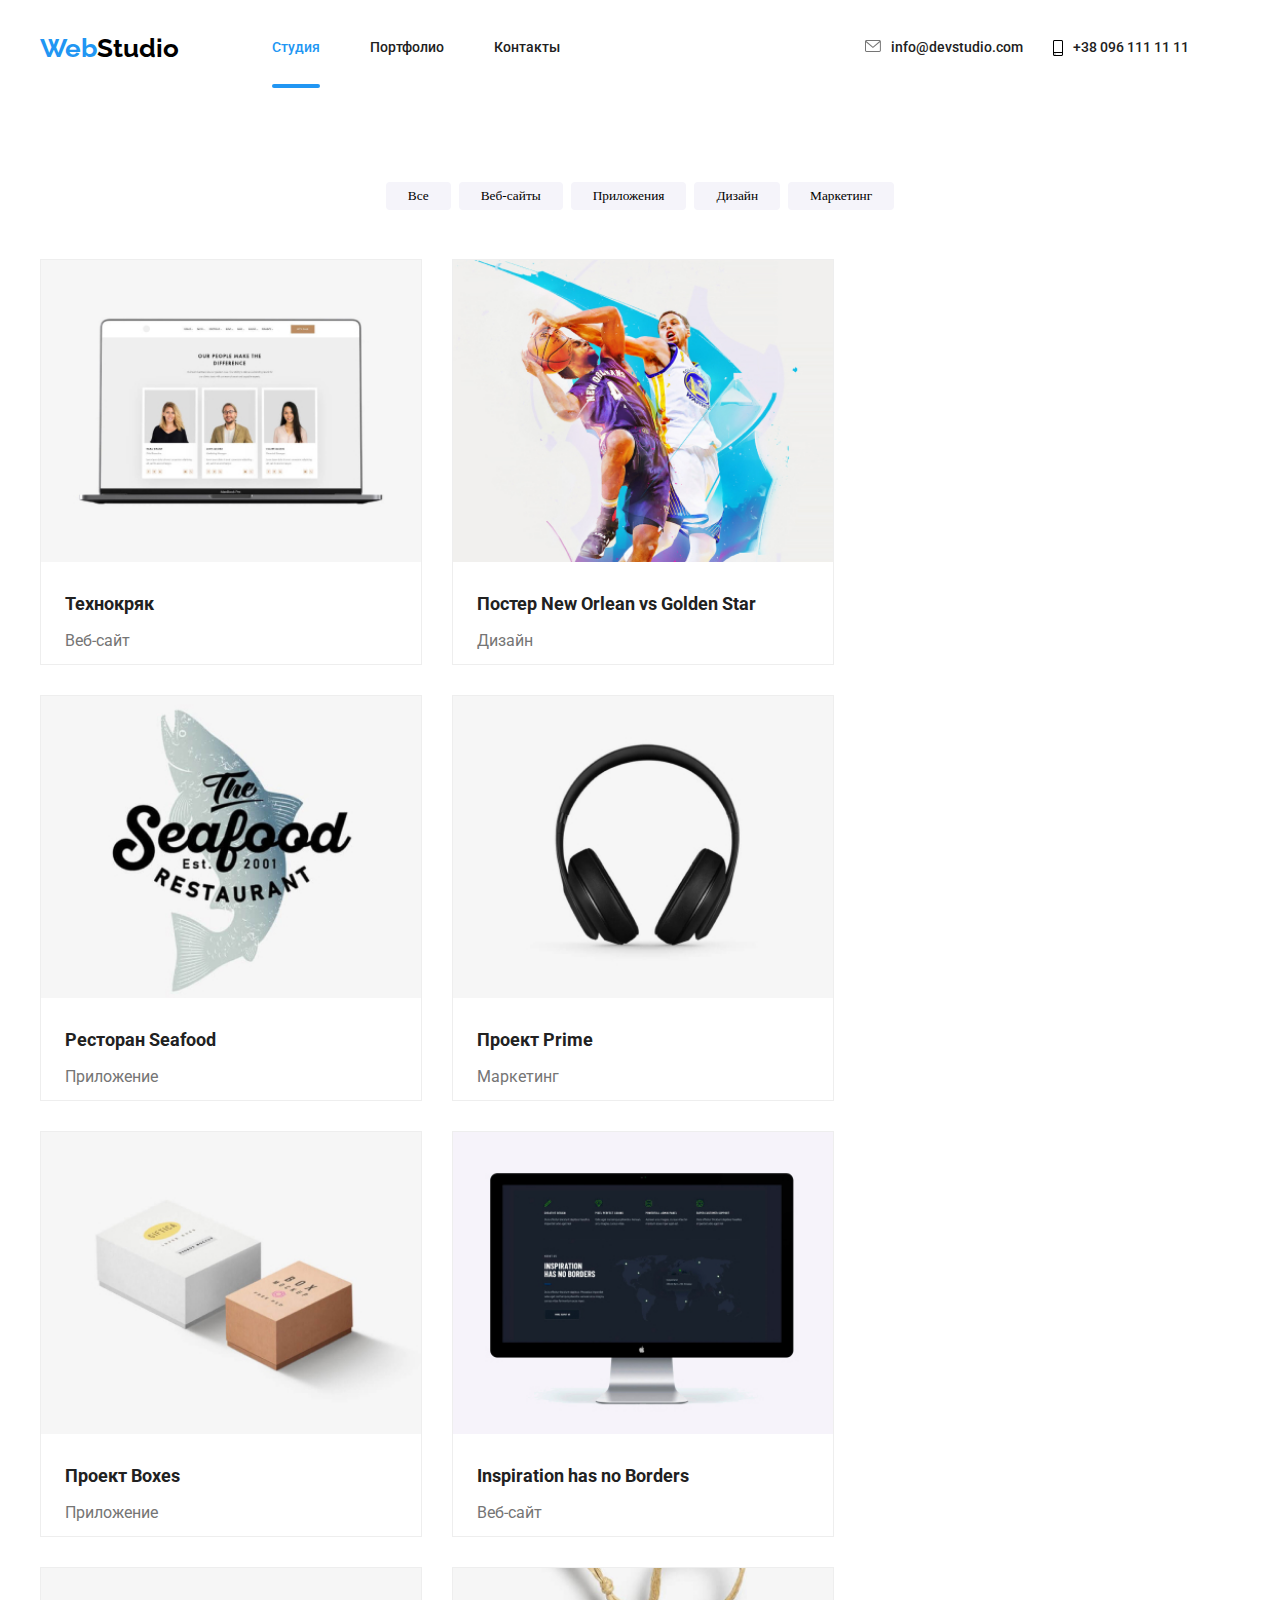
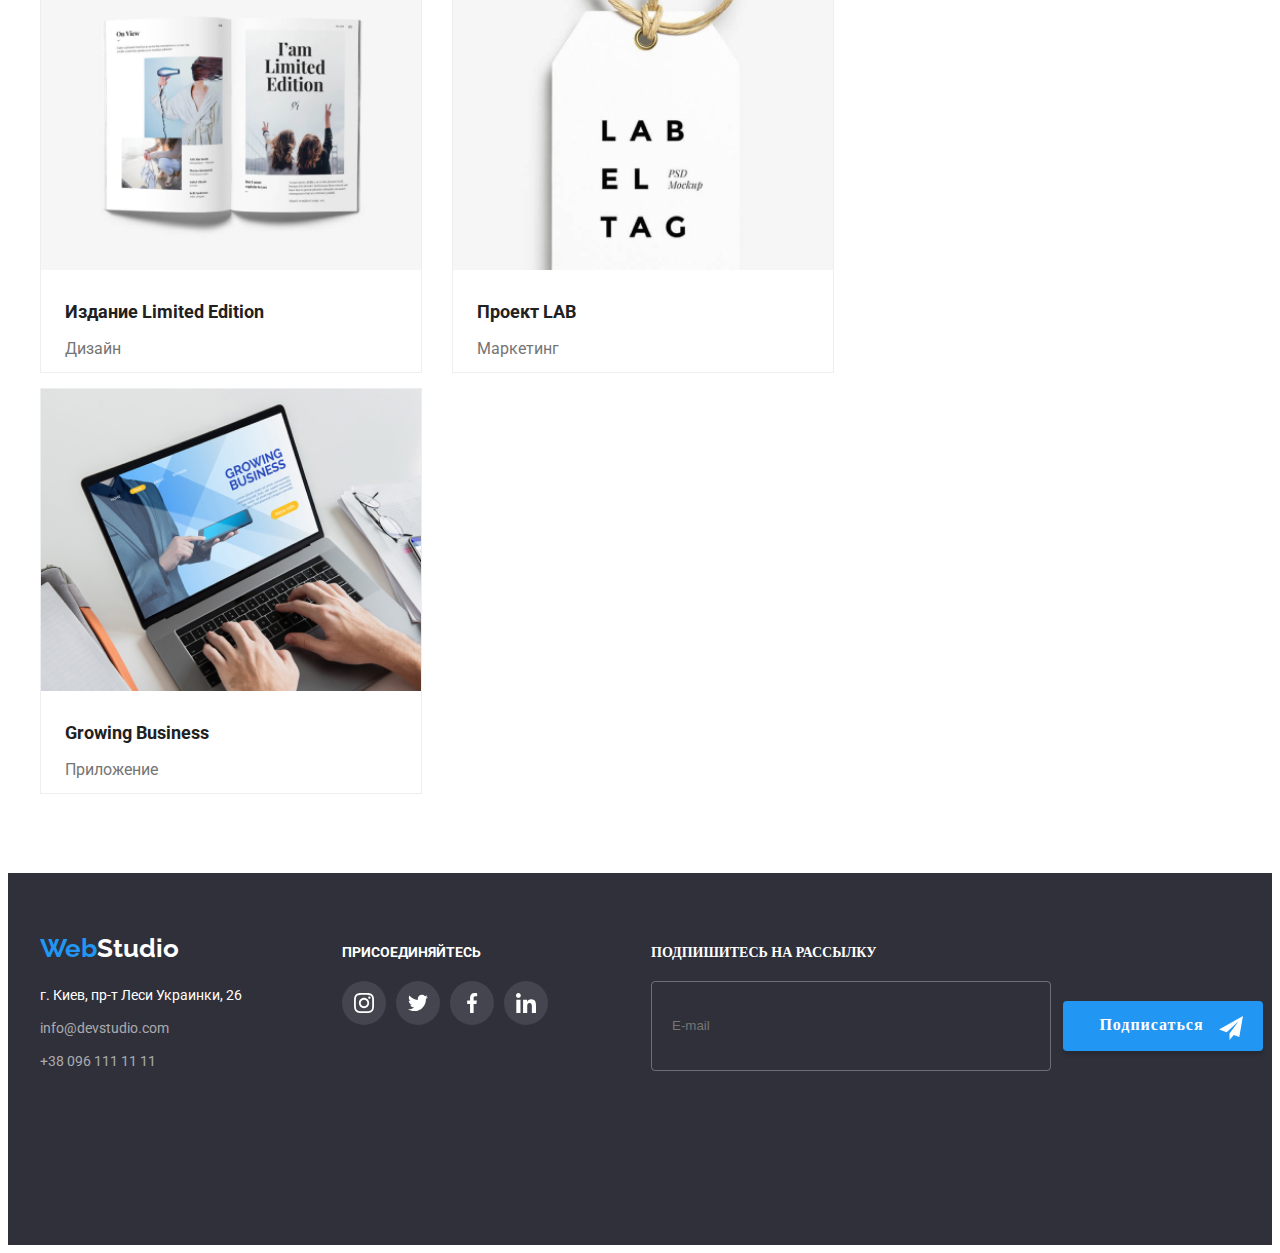
==== portfolio.html @ e680ee19 "Правки_11_10_20_1" ====
<!DOCTYPE html>
<html lang="ru">
<head>
    <meta charset="UTF-8">
    <meta name="viewport" content="width=device-width, initial-scale=1.0">
    <title>Портфолио</title>
    <link rel="stylesheet" href="https://fonts.googleapis.com/css2?family=Raleway:wght@700&family=Roboto&display=swap">
    <link rel="stylesheet" href="https://cdnjs.cloudflare.com/ajax/libs/modern-normalize/1.0.0/modern-normalize.min.css" integrity="sha512-ISS7cAi1PEhQ8jnbJpJZMd29NlhNj4AWYyLOSp2CE/CsHxTCu+r+t0D2yoJudVrd0/8fTVPUVDzY5Tvli75u/g==" crossorigin="anonymous" />
    <link rel="stylesheet" href="css/portfolio.min.css">
</head>
<body>
    <!--Панель навигации-->
    <header class="header">
        <div class="container nav nav__mobile">
            <nav class="nav__main nav__border">
                <a href="./" class="logo"><span class="logo__header">Web</span><span class="logo__title">Studio</span></a>
    
                <button type="button" class="menu__button" is-open aria-expanded="true" aria-controls="menu-container"
                    data-menu-button="">
                    <svg width="40px" height="40px" aria-label="Переключатель мобильного меню">
                        <use class="icon__menu" href="./images/symbol-defs_2.svg#icon-menu"></use>
                        <use class="icon__cross" href="./images/symbol-defs_2.svg#icon-cross"></use>
                    </svg>
                </button>
                <div class="menu-container" id="menu-container" data-menu>
                    <ul class="nav list">
                        <li class="nav__item"><a href="./"><span class="nav__title current">Студия</span></a></li>
                        <li class="nav__item"><a href="./portfolio.html"><span class="nav__title">Портфолио</span></a></li>
                        <li class="nav__item"><a href=""><span class="nav__title">Контакты</span></a></li>
                    </ul>
                    <div class="contacts__block">
                        <ul class="contacts list">
                            <li class="link">
                                <a class="contacts__item" href="mailto:info@devstudio.com"><svg class="contacts__envelope">
                                        <use href="./images/symbol-defs.svg#icon-envelope"></use>
                                    </svg>
                                    <span class="contacts__title">info@devstudio.com</span>
                                </a>
                            </li>
                            <li class="link">
                                <a class="contacts__item" href="tel:380961111111"><svg class="contacts__smartphone">
                                        <use href="./images/symbol-defs.svg#icon-smartphone"></use>
                                    </svg>
                                    <span class="contacts__title">+38 096 111 11 11</span></a></li>
                        </ul>
                    </div>
                </div>
    
            </nav>
        </div>
    </header>

        <main>

        <!--Панель кнопок-->
        <section class="heading">
            <div class="container">
                <h1 class="heading__content">Панель кнопок</h1>
                    <ul class="heading__filtres list">
                        <li class="heading__button"><button type="button" class="heading__item">Все</button></li>
                        <li class="heading__button"><button type="button" class="heading__item">Веб-сайты</button></li>
                        <li class="heading__button"><button type="button" class="heading__item">Приложения</button></li>
                        <li class="heading__button"><button type="button" class="heading__item">Дизайн</button></li>
                        <li class="heading__button"><button type="button" class="heading__item">Маркетинг</button></li>
                    </ul>
                        <h2 class="heading__content">Портфолио</h2>
                        <ul class="cart list">
                            <li class="cart__images"><a href=""><div class="cart__galery"><img srcset="./images/cart_1@1x.jpg 1x, ./images/cart_1@2x.jpg 2x" src="./images/cart_1@1x.jpg" alt="Веб-сайт" class="cart__img" /><div class="cart__action"><p>Технокряк это современная площадка распространения коронавируса. Компании используют эту платформу для цифрового шпионажа и атак на защищённые сервера конкурентов.</p></div></div>
                                    <h2 class="cart__title">Технокряк</h2>
                                    <p class="cart__text">Веб-сайт</p>
                                </a>
                                </li>
                            <li class="cart__images"><a href=""><div class="cart__galery"><img srcset="./images/cart_2@1x.jpg 1x, ./images/cart_2@2x.jpg 2x" src="./images/cart_2@1x.jpg"  alt="Дизайн" class="cart__img" /><div class="cart__action"><p>Технокряк это современная площадка распространения коронавируса. Компании используют эту платформу для цифрового шпионажа и атак на защищённые сервера конкурентов.</p></div></div>
                                    <h2 class="cart__title">Постер New Orlean vs Golden Star</h2>
                                    <p class="cart__text">Дизайн</p>
                                </a>
                                </li>
                            <li class="cart__images"><a href=""><div class="cart__galery"><img srcset="./images/cart_3@1x.jpg 1x, ./images/cart_3@2x.jpg 2x" src="./images/cart_3@1x.jpg" alt="Приложение" class="cart__img" /><div class="cart__action"><p>Технокряк это современная площадка распространения коронавируса. Компании используют эту платформу для цифрового шпионажа и атак на защищённые сервера конкурентов.</p></div></div>
                                    <h2 class="cart__title">Ресторан Seafood</h2>
                                    <p class="cart__text">Приложение</p>
                                </a>
                                </li>
                            <li class="cart__images"><a href=""><div class="cart__galery"><img srcset="./images/cart_4@1x.jpg 1x, ./images/cart_4@2x.jpg 2x" src="./images/cart_4@1x.jpg" alt="Маркетинг" class="cart__img" /><div class="cart__action"><p>Технокряк это современная площадка распространения коронавируса. Компании используют эту платформу для цифрового шпионажа и атак на защищённые сервера конкурентов.</p></div></div>
                                   <h2 class="cart__title">Проект Prime</h2>
                                <p class="cart__text">Маркетинг</p>
                                </a>
                            </li>
                            <li class="cart__images"><a href=""><div class="cart__galery"><img srcset="./images/cart_5@1x.jpg 1x, ./images/cart_5@2x.jpg 2x" src="./images/cart_5@1x.jpg" alt="Приложение" class="cart__img" /><div class="cart__action"><p>Технокряк это современная площадка распространения коронавируса. Компании используют эту платформу для цифрового шпионажа и атак на защищённые сервера конкурентов.</p></div></div>
                                    <h2 class="cart__title">Проект Boxes</h2>
                                <p class="cart__text">Приложение</p>
                            </a>
                            </li>
                            <li class="cart__images"><a href=""><div class="cart__galery"><img srcset="./images/cart_6@1x.jpg 1x, ./images/cart_6@2x.jpg 2x" src="./images/cart_6@1x.jpg" alt="Веб-сайт" class="cart__img" /><div class="cart__action"><p>Технокряк это современная площадка распространения коронавируса. Компании используют эту платформу для цифрового шпионажа и атак на защищённые сервера конкурентов.</p></div></div>
                                   <h2 class="cart__title">Inspiration has no Borders</h2>
                                <p class="cart__text">Веб-сайт</p>
                            </a>
                            </li>
                            <li class="cart__images"><a href=""><div class="cart__galery"><img srcset="./images/cart_7@1x.jpg 1x, ./images/cart_7@2x.jpg 2x" src="./images/cart_7@1x.jpg" alt="Дизайн" class="cart__img" /><div class="cart__action"><p>Технокряк это современная площадка распространения коронавируса. Компании используют эту платформу для цифрового шпионажа и атак на защищённые сервера конкурентов.</p></div></div>
                                    <h2 class="cart__title">Издание Limited Edition</h2>
                                <p class="cart__text">Дизайн</p>
                            </a>
                            </li>
                            <li class="cart__images"><a href=""><div class="cart__galery"><img srcset="./images/cart_8@1x.jpg 1x, ./images/cart_8@2x.jpg 2x" src="./images/cart_8@1x.jpg" alt="Маркетинг" class="cart__img" /><div class="cart__action"><p>Технокряк это современная площадка распространения коронавируса. Компании используют эту платформу для цифрового шпионажа и атак на защищённые сервера конкурентов.</p></div></div>
                                    <h2 class="cart__title">Проект LAB</h2>
                                <p class="cart__text">Маркетинг</p>
                            </a>
                            </li>
                            <li class="cart__images"><a href=""><div class="cart__galery"><img srcset="./images/cart_9@1x.jpg 1x, ./images/cart_9@2x.jpg 2x" src="./images/cart_9@1x.jpg" alt="Приложение" class="cart__img" /><div class="cart__action"><p>Технокряк это современная площадка распространения коронавируса. Компании используют эту платформу для цифрового шпионажа и атак на защищённые сервера конкурентов.</p></div></div>
                                    <h2 class="cart__title">Growing Business</h2>
                                <p class="cart__text">Приложение</p>
                            </a>
                            </li>
                        </ul>
                </div>
            </section>
    </main>
     <!--Футер-->
     <footer class="footer">
        <div class="container footer__flex">
        <div class="wrapper">
            <div class="address">
            <a href="./" class="character"><span class="character__header">Web</span><span class="character__footer">Studio</span></a> 
        <address class="address__footer">
            г. Киев, пр-т Леси Украинки, 26 
            <a href="mailto:info@devstudio.com" class="address__item"><span class="address__contacts">info@devstudio.com</span></a>
            <a href="tel:380961111111" class="address__item"><span class="address__contacts">+38 096 111 11 11</span></a>
        </address> 
    </div>
        <div class="invitation"><p class="invitation__item">ПРИСОЕДИНЯЙТЕСЬ</p>
            <ul class="list favicon">
                <li class="favicon__item">
                    <a class="favicon__link" href="https://www.instagram.com/">
                     <svg class="favicon__footer"><use href="./images/symbol-defs.svg#icon-instagram-2"></use></svg></a>
                 </li>
                 <li class="favicon__item">
                     <a class="favicon__link" href="https://twitter.com/">
                      <svg class="favicon__footer"><use href="./images/symbol-defs.svg#icon-twitter-1"></use></svg></a>
                  </li>
                  <li class="favicon__item">
                     <a class="favicon__link" href="https://www.facebook.com/">
                      <svg class="favicon__footer"><use href="./images/symbol-defs.svg#icon-facebook-1"></use></svg></a>
                  </li>
                  <li class="favicon__item">
                     <a class="favicon__link" href="https://www.linkedin.com/">
                      <svg class="favicon__footer"><use href="./images/symbol-defs.svg#icon-linkedin-1"></use></svg></a>
                  </li>
             </ul> 
        </div>
    </div>
        <form>
        <div class="mailing"><p class="mailing__text">ПОДПИШИТЕСЬ НА РАССЫЛКУ</p></div>
               <div class="mailing__flex">
                   <label for="email" class="mailing__footer"></label>
               <input type="email" class="mailing__subscribe" name="email" placeholder="E-mail" id="email">
              <div class="mailing__button"><button class="mailing__pressbutton">Подписаться<svg class="mailing__telegram"><use href="./images/symbol-defs_2.svg#icon-icon-send"></use></svg></button></div>
            </div>
        </form>
    </div>
    </footer>
</body>
</html>
---- css/portfolio.min.css ----
.body{background:#fff;font-family:Roboto,sans-serif}a{text-decoration:none}.list{padding:0;margin:0;list-style:none}.container{width:100%;padding-left:15px;padding-right:15px;margin-right:auto;margin-left:auto}@media screen and (min-width: 480px){.container{width:480px}}@media screen and (min-width: 768px){.container{width:768px}}@media screen and (min-width: 1200px){.container{width:1200px}}button{font-family:inherit;border:none}button:focus{outline:none}@media screen and (max-width: 767px){.section{padding-top:60px}}@media screen and (min-width: 768px){.section{padding-top:60px;padding-bottom:60px}}@media screen and (min-width: 1200px){.section{padding-top:94px;padding-bottom:0;-webkit-box-sizing:inherit;box-sizing:inherit}}.section__first{text-align:center}@media screen and (max-width: 1199px){.section__first{display:none}}@media screen and (min-width: 1200px){.section__first{display:-webkit-box;display:-ms-flexbox;display:flex;padding-top:94px;padding-bottom:94px}}.section__second{background-color:#F5F4FA}@media screen and (max-width: 1199px){.section__second{padding-top:60px;padding-bottom:60px}}@media screen and (min-width: 1200px){.section__second{padding-top:94px;padding-bottom:94px}}.section__third{background-color:#ffffff;text-align:center;padding-top:94px}@media screen and (max-width: 1199px){.section__third{padding-top:60px;padding-bottom:60px}}@media screen and (min-width: 1200px){.section__third{padding-top:94px;padding-bottom:94px}}.header{position:relative}@media screen and (max-width: 767px){.logo{padding-top:16px;padding-bottom:16px;margin:0}}@media screen and (min-width: 768px){.logo{margin-right:88px}}@media screen and (min-width: 1200px){.logo{margin-right:93px}}.logo__title{color:#000;font-family:Raleway;font-weight:700;font-size:26px;line-height:1.19}@media screen and (max-width: 767px){.logo__title{font-size:24px;line-height:1.16}}.logo__header{color:#2196F3;font-family:Raleway;font-weight:700;font-size:26px;line-height:1.19}@media screen and (max-width: 767px){.logo__header{font-size:24px;line-height:1.16}}.nav__main{display:-webkit-box;display:-ms-flexbox;display:flex;-webkit-box-align:center;-ms-flex-align:center;align-items:center}@media screen and (max-width: 767px){.menu__button{display:-webkit-inline-box;display:-ms-inline-flexbox;display:inline-flex;margin-left:auto;padding:0;border:none;background-color:transparent;-webkit-transition:250ms cubic-bezier(0.4, 0, 0.2, 1);transition:250ms cubic-bezier(0.4, 0, 0.2, 1)}.menu__button:hover{fill:#2196F3}.menu__button:focus{fill:#2196F3}}@media screen and (min-width: 768px){.menu__button{display:none}}@media screen and (min-width: 1200px){.menu__button{display:none}}@media screen and (max-width: 767px){.menu__button .icon__cross{display:none}}@media screen and (max-width: 767px){.menu__button.is-open .icon__cross{display:block}}@media screen and (max-width: 767px){.menu__button.is-open .icon__menu{display:none}}.nav{font-family:Roboto,sans-serif;font-weight:500;font-size:14px;line-height:1.14;display:-webkit-box;display:-ms-flexbox;display:flex;-webkit-box-align:center;-ms-flex-align:center;align-items:center;position:relative}@media screen and (max-width: 767px){.nav{display:block;margin:0;font-weight:500;font-size:18px;line-height:1.16}}@media screen and (max-width: 479px){.nav__main{width:auto}}@media screen and (min-width: 768px){.nav__main{display:-webkit-box;display:-ms-flexbox;display:flex}}@media screen and (max-width: 767px){.nav__border{border-bottom:1px solid #ececec;width:100%}}.nav__border--portfolio{border-bottom:1px solid #ececec;width:100%}@media screen and (max-width: 767px){.nav__item{display:-webkit-box;display:-ms-flexbox;display:flex;-ms-flex-wrap:wrap;flex-wrap:wrap;-webkit-box-pack:center;-ms-flex-pack:center;justify-content:center;margin:0;width:100%}}@media screen and (min-width: 768px){.nav__item{margin-right:50px}.nav__item:last-child{margin-right:0px}.nav__item:first-child{margin-left:0px}}.nav__title{color:#212121;padding-bottom:32px;padding-top:32px;display:block;-webkit-transition:250ms cubic-bezier(0.4, 0, 0.2, 1);transition:250ms cubic-bezier(0.4, 0, 0.2, 1)}@media screen and (max-width: 767px){.nav__title{display:block;padding:0;margin-bottom:40px;color:#212121}}.nav__title:hover{color:#2196F3}.nav__title:focus{color:#2196F3}.current{color:#2196F3;position:relative}.current::after{content:"";display:block;width:100%;height:4px;border-radius:2px;background-color:#2196F3;position:absolute;left:0;bottom:0}@media screen and (max-width: 767px){.current::after{top:24px}}@media screen and (max-width: 767px){.menu-container.is-open{display:block;text-align:center}}@media screen and (max-width: 767px){.menu-container{background-color:#ffffff;display:none;position:absolute;top:100%;left:0;width:100%;padding-bottom:60px;padding-top:60px;text-align:center}}@media screen and (min-width: 768px){.menu-container{display:-webkit-box;display:-ms-flexbox;display:flex;-webkit-box-pack:justify;-ms-flex-pack:justify;justify-content:space-between;-webkit-box-align:center;-ms-flex-align:center;align-items:center;margin-left:auto;align-items:center}}@media screen and (min-width: 1200px){.menu-container{display:-webkit-box;display:-ms-flexbox;display:flex;-webkit-box-pack:justify;-ms-flex-pack:justify;justify-content:space-between;-webkit-box-align:center;-ms-flex-align:center;align-items:center;margin-left:auto;-webkit-box-align:baseline;-ms-flex-align:baseline;align-items:baseline}}@media screen and (max-width: 767px){.contacts{display:block;text-align:center}}@media screen and (min-width: 768px){.contacts{display:block;margin-left:84px}}@media screen and (min-width: 1200px){.contacts{display:-webkit-box;display:-ms-flexbox;display:flex;margin-left:auto}}.contacts__item{display:-webkit-box;display:-ms-flexbox;display:flex;color:#212121;font-weight:500;font-size:14px;line-height:1.14;-webkit-transition:250ms cubic-bezier(0.4, 0, 0.2, 1);transition:250ms cubic-bezier(0.4, 0, 0.2, 1)}@media screen and (max-width: 767px){.contacts__item{display:block;margin:0;margin-bottom:16px;font-weight:500;font-size:18px;line-height:1.16;color:#757575}}@media screen and (min-width: 768px){.contacts__item{margin-top:10px}}@media screen and (min-width: 1200px){.contacts__item{margin:0}}.contacts__item:hover{color:#2196F3}.contacts__item:focus{color:#2196F3}.contacts__item:hover .contacts__envelope{fill:#2196F3}.contacts__item:last-child(2n){margin-bottom:0}.contacts__envelope{width:16px;height:12px;margin-right:10px;-webkit-box-align:center;-ms-flex-align:center;align-items:center;fill:#757575;-webkit-transition:250ms cubic-bezier(0.4, 0, 0.2, 1);transition:250ms cubic-bezier(0.4, 0, 0.2, 1)}.contacts__smartphone{width:10px;height:16px;margin-right:10px;margin-left:30px;vertical-align:middle;fill:var(--title-text-color);-webkit-transition:250ms cubic-bezier(0.4, 0, 0.2, 1);transition:250ms cubic-bezier(0.4, 0, 0.2, 1)}@media screen and (max-width: 767px){.contacts__smartphone{margin-left:0}}@media screen and (min-width: 768px){.contacts__smartphone{margin-left:0}}@media screen and (min-width: 1200px){.contacts__smartphone{margin-left:30px}}.contacts__item:hover .contacts__smartphone{fill:#2196F3}@media screen and (max-width: 767px){.contacts__item:not(:last-child){margin-bottom:16px}}@media screen and (max-width: 767px){.contacts__ul{display:inline-block;margin-right:auto;margin-left:auto}}@media screen and (min-width: 1200px){.contacts__block{margin-left:305px}}.heading{padding-top:94px}.heading__content{display:none}@media screen and (max-width: 767px){.heading__filtres{-ms-flex-wrap:wrap;flex-wrap:wrap;margin-bottom:-15px;-webkit-box-pack:left;-ms-flex-pack:left;justify-content:left}}@media screen and (min-width: 768px){.heading__filtres{display:-webkit-box;display:-ms-flexbox;display:flex;-webkit-box-pack:center;-ms-flex-pack:center;justify-content:center;border:0cm}}.heading__button{margin-right:8px;margin-bottom:15px}.heading__item{padding:6px 22px;background:#F5F4FA;border-radius:4px;border:0cm;cursor:pointer;-webkit-transition:250ms cubic-bezier(0.4, 0, 0.2, 1);transition:250ms cubic-bezier(0.4, 0, 0.2, 1)}.heading__button:last-child{margin-right:0px}.heading__item:hover,.heading__item:focus{background-color:#2196F3;color:#fff;-webkit-filter:drop-shadow(0px 4px 4px rgba(0,0,0,0.25));filter:drop-shadow(0px 4px 4px rgba(0,0,0,0.25))}.cart{font-family:Roboto,sans-serif;display:-webkit-box;display:-ms-flexbox;display:flex;-ms-flex-wrap:wrap;flex-wrap:wrap;padding-top:34px;padding-bottom:94px}@media screen and (max-width: 767px){.cart{padding-top:40px;padding-bottom:60px}}@media screen and (min-width: 768px){.cart{margin:-15px;-ms-flex-wrap:wrap;flex-wrap:wrap}}.cart__images{margin-top:0px;margin-bottom:30px;margin-right:30px;border:1px solid #EEEEEE}@media screen and (max-width: 767px){.cart__images{width:450px;margin-right:0}}@media screen and (min-width: 768px){.cart__images{margin:15px;width:calc((100% - 2 * 30px) / 2);height:404px}}@media screen and (min-width: 1200px){.cart__images{margin:15px;width:calc((100% - 3 * 30px) / 3);height:404px}}.cart__img{width:100%}.cart__galery{position:relative;margin-left:auto;margin-right:auto;overflow:hidden}.cart__action{opacity:0;font-style:normal;font-weight:normal;color:#fff;font-size:18px;line-height:1.5em;letter-spacing:0.03em;position:absolute;display:block;width:100%;height:100%;background-color:rgba(33,150,243,0.9);left:0;top:0;padding:63px 24px;-webkit-transform:translateY(101%);transform:translateY(101%);-webkit-transition:250ms cubic-bezier(0.4, 0, 0.2, 1);transition:250ms cubic-bezier(0.4, 0, 0.2, 1)}.cart__images:hover{-webkit-box-shadow:0px 4px 4px rgba(0,0,0,0.25);box-shadow:0px 4px 4px rgba(0,0,0,0.25)}.cart__images:hover .cart__action{opacity:1;-webkit-transform:translateY(0);transform:translateY(0)}@media screen and (min-width: 1200px){.cart__images:nth-child(3n){margin-bottom:0}}@media screen and (min-width: 1200px){.cart__images:nth-last-of-type(-n+3){margin-bottom:0}}.cart__title{color:#212121;font-weight:700;font-size:18px;line-height:2;margin-bottom:0px;margin-top:0px;padding-top:20px;padding-bottom:4px;padding-left:24px}.cart__text{color:#757575;font-weight:400;font-size:16px;line-height:1.87;margin:0px;padding-bottom:20px;padding-left:24px}.footer{background:#2F303A}@media screen and (max-width: 767px){.footer{height:603px;padding-top:60px;padding-bottom:60px}}@media screen and (min-width: 768px){.footer{height:463px;padding-top:0}}@media screen and (min-width: 1200px){.footer{height:252px;padding-bottom:60px;padding-top:60px}}@media screen and (max-width: 767px){.footer__flex{display:block;text-align:center;-webkit-box-align:baseline;-ms-flex-align:baseline;align-items:baseline}}@media screen and (min-width: 1200px){.footer__flex{display:-webkit-box;display:-ms-flexbox;display:flex;-webkit-box-align:baseline;-ms-flex-align:baseline;align-items:baseline}}@media screen and (min-width: 768px){.wrapper{display:-webkit-box;display:-ms-flexbox;display:flex;-webkit-box-align:baseline;-ms-flex-align:baseline;align-items:baseline;-ms-flex-pack:distribute;justify-content:space-around;margin-bottom:60px}}@media screen and (min-width: 1200px){.wrapper{display:-webkit-box;display:-ms-flexbox;display:flex;-webkit-box-align:baseline;-ms-flex-align:baseline;align-items:baseline;-webkit-box-pack:left;-ms-flex-pack:left;justify-content:left;margin:0}}@media screen and (max-width: 767px){.address{margin-right:0px}}@media screen and (min-width: 768px){.address{width:232px;margin-right:165px;margin-top:60px}}@media screen and (min-width: 1200px){.address{display:block;margin:0;margin-right:70px}}.address__footer{display:block;font-family:roboto, sans-serif;font-style:normal;font-weight:400;font-size:14px;line-height:1.7;color:#FFFFFF}@media screen and (max-width: 767px){.address__footer{text-align:center;margin:0;width:auto}}@media screen and (min-width: 768px){.address__footer{text-align:center;margin:0;width:232px}}@media screen and (min-width: 1200px){.address__footer{text-align:left;margin:0;width:232px}}.address__item{display:block;margin-top:9px}.address__contacts{font-family:Roboto, sans-serif;font-weight:400;font-size:14px;line-height:1.7;color:rgba(255,255,255,0.6)}@media screen and (max-width: 767px){.character{margin-bottom:20px;display:block;text-align:center;width:auto}}@media screen and (min-width: 768px){.character{margin-bottom:20px;display:block;text-align:center;width:232px}}@media screen and (min-width: 1200px){.character{margin-bottom:20px;display:inline-block;text-align:left;width:232px}}.character__header{color:#2196F3;font-family:Raleway;font-weight:700;font-size:26px;line-height:1.2}.character__footer{color:#fff;font-family:Raleway, sans-serif;font-weight:700;font-size:26px;line-height:1.2}.invitation{margin-right:93px}@media screen and (max-width: 767px){.invitation{margin:0;margin-top:60px}}@media screen and (min-width: 768px){.invitation{margin-right:89px;margin-top:65px}}@media screen and (min-width: 1200px){.invitation{margin:0;margin-right:93px}}.invitation__item{font-family:Roboto;font-weight:700;font-size:14px;line-height:1.14;color:#fff;margin:0px}@media screen and (max-width: 477px){.invitation__item{display:block;text-align:center;width:auto}}@media screen and (max-width: 1199px){.invitation__item{display:block;text-align:center}}@media screen and (min-width: 1200px){.invitation__item{display:-webkit-box;display:-ms-flexbox;display:flex;text-align:left}}.favicon{display:-webkit-box;display:-ms-flexbox;display:flex;-webkit-box-align:center;-ms-flex-align:center;align-items:center;margin-top:20px}@media screen and (max-width: 767px){.favicon{margin-top:20px;display:-webkit-box;display:-ms-flexbox;display:flex;-webkit-box-pack:center;-ms-flex-pack:center;justify-content:center}}.favicon__item{margin-right:10px}.favicon__link{display:-webkit-box;display:-ms-flexbox;display:flex;-webkit-box-pack:center;-ms-flex-pack:center;justify-content:center;-webkit-box-align:center;-ms-flex-align:center;align-items:center;content:"";width:44px;height:44px;background:rgba(255,255,255,0.1);fill:#fff;border-radius:50%;background-position:center;background-size:contain;-webkit-transition:250ms cubic-bezier(0.4, 0, 0.2, 1);transition:250ms cubic-bezier(0.4, 0, 0.2, 1)}.favicon__footer{width:20px;height:20px}.favicon:last-child{margin-right:0px}.favicon__link:hover{background-color:#2196F3}.mailing{display:-webkit-box;display:-ms-flexbox;display:flex;-webkit-box-orient:vertical;-webkit-box-direction:normal;-ms-flex-direction:column;flex-direction:column;font-weight:700;font-size:14px;line-height:1.14;color:#fff;margin:0px;margin-bottom:20px}@media screen and (max-width: 1199px){.mailing{display:block;-webkit-box-pack:center;-ms-flex-pack:center;justify-content:center;margin-top:60px}}@media screen and (min-width: 1200px){.mailing{display:-webkit-box;display:-ms-flexbox;display:flex;-webkit-box-orient:vertical;-webkit-box-direction:normal;-ms-flex-direction:column;flex-direction:column;margin:0px;margin-bottom:20px}}.mailing__text{margin:0}@media screen and (max-width: 1199px){.mailing__text{text-align:center}}@media screen and (min-width: 1200px){.mailing__text{text-align:left}}@media screen and (max-width: 1199px){.mailing__flex{display:block;text-align:center}}@media screen and (min-width: 1200px){.mailing__flex{display:-webkit-box;display:-ms-flexbox;display:flex;-webkit-box-orient:horizontal;-webkit-box-direction:normal;-ms-flex-direction:row;flex-direction:row;-webkit-box-pack:center;-ms-flex-pack:center;justify-content:center;-webkit-box-align:baseline;-ms-flex-align:baseline;align-items:baseline}}.mailing__footer{margin-bottom:4px;font-style:normal;font-weight:normal;font-size:12px;line-height:14px;letter-spacing:0.01em;color:#757575}@media screen and (max-width: 1199px){.mailing__footer{display:block;-webkit-box-pack:center;-ms-flex-pack:center;justify-content:center}}@media screen and (min-width: 1200px){.mailing__footer{display:-webkit-box;display:-ms-flexbox;display:flex}}.mailing__subscribe{border:1px solid rgba(255,255,255,0.3);border-radius:4px;background-color:transparent;color:#fff;width:auto;height:50px;padding-left:10px}@media screen and (min-width: 480px) and (max-width: 1199px){.mailing__subscribe{width:450px;-webkit-box-pack:center;-ms-flex-pack:center;justify-content:center}}@media screen and (min-width: 1200px){.mailing__subscribe{height:48px;width:358px;padding:20px}}@media screen and (max-width: 1199px){.mailing__button{margin-left:0px}}@media screen and (min-width: 1200px){.mailing__button{margin-left:12px}}.mailing__pressbutton{width:auto;height:auto;-webkit-box-align:center;-ms-flex-align:center;align-items:center;text-align:center;font-style:normal;font-weight:bold;font-size:16px;line-height:1.9;letter-spacing:0.06em;-webkit-box-pack:center;-ms-flex-pack:center;justify-content:center;background-color:#2196F3;-webkit-box-shadow:0px 4px 4px rgba(0,0,0,0.15);box-shadow:0px 4px 4px rgba(0,0,0,0.15);border-radius:4px;border:none;color:#fff;cursor:pointer;padding-right:29px;position:relative}@media screen and (max-width: 1199px){.mailing__pressbutton{width:200px;height:50px;display:-webkit-inline-box;display:-ms-inline-flexbox;display:inline-flex;margin-top:20px}}@media screen and (min-width: 1200px){.mailing__pressbutton{width:200px;height:50px;display:-webkit-inline-box;display:-ms-inline-flexbox;display:inline-flex;margin:0}}.mailing__telegram{position:absolute;display:inline-block;fill:#ffffff;top:30%;right:10%;width:24px;height:24px;margin-left:10px}
/*# sourceMappingURL=portfolio.min.css.map */
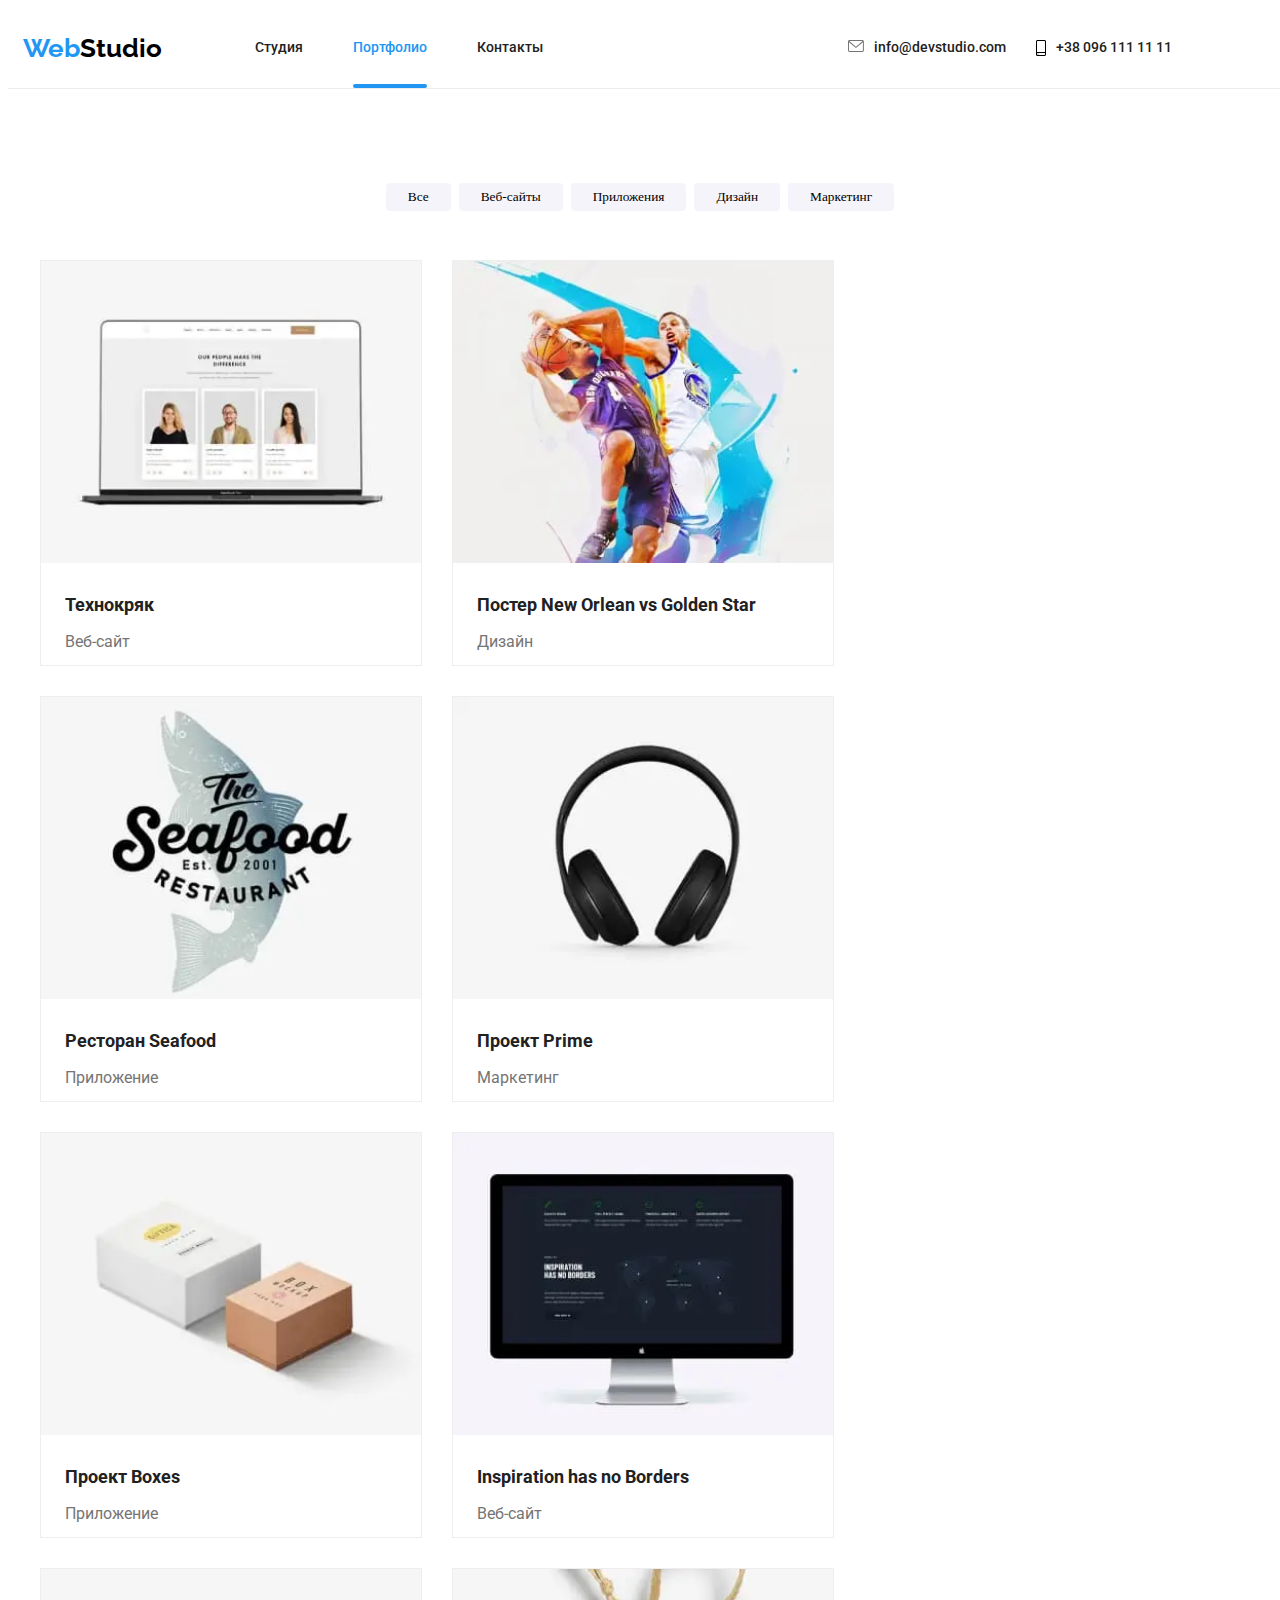
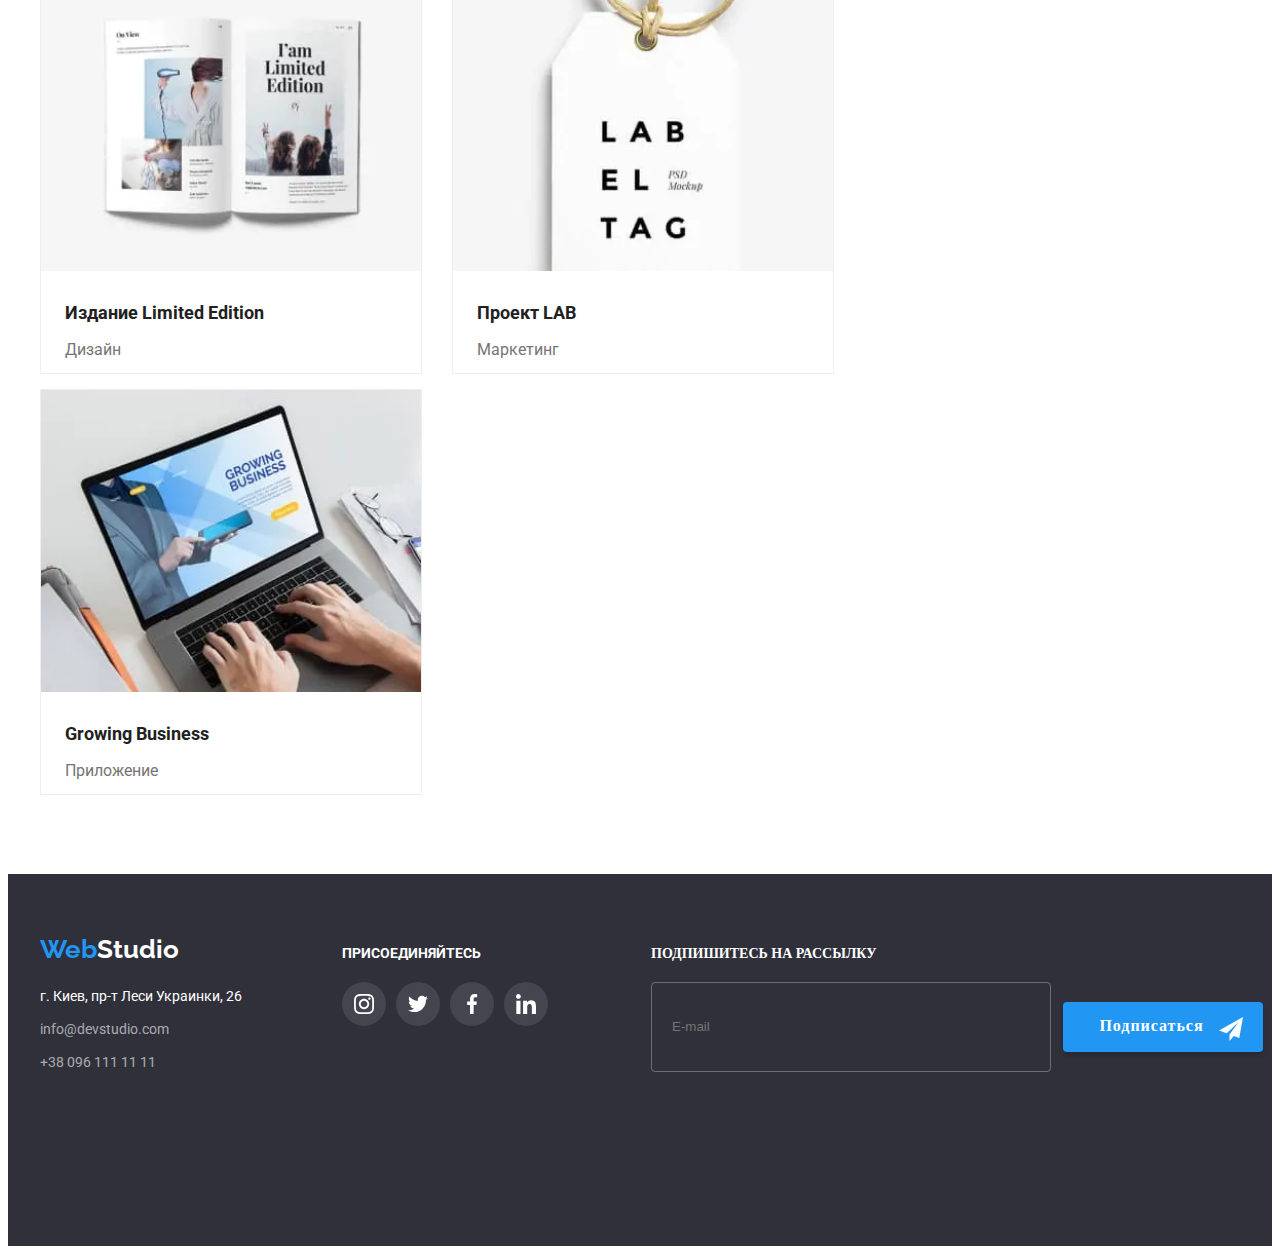
==== commit ba9186e8: "Правки_11_10_20_3" ====
--- a/portfolio.html
+++ b/portfolio.html
@@ -12,7 +12,7 @@
 <body>
     <!--Панель навигации-->
     <header class="header">
-        <div class="container nav nav__mobile">
+        <div class="container nav nav__mobile nav__border--portfolio">
             <nav class="nav__main nav__border">
                 <a href="./" class="logo"><span class="logo__header">Web</span><span class="logo__title">Studio</span></a>
     
@@ -25,8 +25,8 @@
                 </button>
                 <div class="menu-container" id="menu-container" data-menu>
                     <ul class="nav list">
-                        <li class="nav__item"><a href="./"><span class="nav__title current">Студия</span></a></li>
-                        <li class="nav__item"><a href="./portfolio.html"><span class="nav__title">Портфолио</span></a></li>
+                        <li class="nav__item"><a href="./"><span class="nav__title">Студия</span></a></li>
+                        <li class="nav__item"><a href="./portfolio.html"><span class="nav__title current">Портфолио</span></a></li>
                         <li class="nav__item"><a href=""><span class="nav__title">Контакты</span></a></li>
                     </ul>
                     <div class="contacts__block">
@@ -66,47 +66,58 @@
                     </ul>
                         <h2 class="heading__content">Портфолио</h2>
                         <ul class="cart list">
-                            <li class="cart__images"><a href=""><div class="cart__galery"><img srcset="./images/cart_1@1x.jpg 1x, ./images/cart_1@2x.jpg 2x" src="./images/cart_1@1x.jpg" alt="Веб-сайт" class="cart__img" /><div class="cart__action"><p>Технокряк это современная площадка распространения коронавируса. Компании используют эту платформу для цифрового шпионажа и атак на защищённые сервера конкурентов.</p></div></div>
+                            <li class="cart__images"><a href=""><div class="cart__galery">
+                                <picture>
+                                <source srcset="./images/cart_1@1x.webp 1x, ./images/cart_1@2x.webp 2x"><img srcset="./images/cart_1@1x.jpg 1x, ./images/cart_1@2x.jpg 2x" src="./images/cart_1@1x.jpg" alt="Веб-сайт" class="cart__img" /></picture><div class="cart__action"><p>Технокряк это современная площадка распространения коронавируса. Компании используют эту платформу для цифрового шпионажа и атак на защищённые сервера конкурентов.</p></div></div>
                                     <h2 class="cart__title">Технокряк</h2>
                                     <p class="cart__text">Веб-сайт</p>
                                 </a>
                                 </li>
-                            <li class="cart__images"><a href=""><div class="cart__galery"><img srcset="./images/cart_2@1x.jpg 1x, ./images/cart_2@2x.jpg 2x" src="./images/cart_2@1x.jpg"  alt="Дизайн" class="cart__img" /><div class="cart__action"><p>Технокряк это современная площадка распространения коронавируса. Компании используют эту платформу для цифрового шпионажа и атак на защищённые сервера конкурентов.</p></div></div>
+                            <li class="cart__images"><a href=""><div class="cart__galery">
+                                <picture>
+                                    <source srcset="./images/cart_2@1x.webp 1x, ./images/cart_2@2x.webp 2x"><img srcset="./images/cart_2@1x.jpg 1x, ./images/cart_2@2x.jpg 2x" src="./images/cart_2@1x.jpg"  alt="Дизайн" class="cart__img" /></picture><div class="cart__action"><p>Технокряк это современная площадка распространения коронавируса. Компании используют эту платформу для цифрового шпионажа и атак на защищённые сервера конкурентов.</p></div></div>
                                     <h2 class="cart__title">Постер New Orlean vs Golden Star</h2>
                                     <p class="cart__text">Дизайн</p>
                                 </a>
                                 </li>
-                            <li class="cart__images"><a href=""><div class="cart__galery"><img srcset="./images/cart_3@1x.jpg 1x, ./images/cart_3@2x.jpg 2x" src="./images/cart_3@1x.jpg" alt="Приложение" class="cart__img" /><div class="cart__action"><p>Технокряк это современная площадка распространения коронавируса. Компании используют эту платформу для цифрового шпионажа и атак на защищённые сервера конкурентов.</p></div></div>
+                            <li class="cart__images"><a href=""><div class="cart__galery"><picture>
+                                <source srcset="./images/cart_3@1x.webp 1x, ./images/cart_3@2x.webp 2x"><img srcset="./images/cart_3@1x.jpg 1x, ./images/cart_3@2x.jpg 2x" src="./images/cart_3@1x.jpg" alt="Приложение" class="cart__img" /></picture><div class="cart__action"><p>Технокряк это современная площадка распространения коронавируса. Компании используют эту платформу для цифрового шпионажа и атак на защищённые сервера конкурентов.</p></div></div>
                                     <h2 class="cart__title">Ресторан Seafood</h2>
                                     <p class="cart__text">Приложение</p>
                                 </a>
                                 </li>
-                            <li class="cart__images"><a href=""><div class="cart__galery"><img srcset="./images/cart_4@1x.jpg 1x, ./images/cart_4@2x.jpg 2x" src="./images/cart_4@1x.jpg" alt="Маркетинг" class="cart__img" /><div class="cart__action"><p>Технокряк это современная площадка распространения коронавируса. Компании используют эту платформу для цифрового шпионажа и атак на защищённые сервера конкурентов.</p></div></div>
+                            <li class="cart__images"><a href=""><div class="cart__galery"><picture>
+                                <source srcset="./images/cart_4@1x.webp 1x, ./images/cart_4@2x.webp 2x"><img srcset="./images/cart_4@1x.jpg 1x, ./images/cart_4@2x.jpg 2x" src="./images/cart_4@1x.jpg" alt="Маркетинг" class="cart__img" /></picture><div class="cart__action"><p>Технокряк это современная площадка распространения коронавируса. Компании используют эту платформу для цифрового шпионажа и атак на защищённые сервера конкурентов.</p></div></div>
                                    <h2 class="cart__title">Проект Prime</h2>
                                 <p class="cart__text">Маркетинг</p>
                                 </a>
                             </li>
-                            <li class="cart__images"><a href=""><div class="cart__galery"><img srcset="./images/cart_5@1x.jpg 1x, ./images/cart_5@2x.jpg 2x" src="./images/cart_5@1x.jpg" alt="Приложение" class="cart__img" /><div class="cart__action"><p>Технокряк это современная площадка распространения коронавируса. Компании используют эту платформу для цифрового шпионажа и атак на защищённые сервера конкурентов.</p></div></div>
+                            <li class="cart__images"><a href=""><div class="cart__galery"><picture>
+                                <source srcset="./images/cart_5@1x.webp 1x, ./images/cart_5@2x.webp 2x"><img srcset="./images/cart_5@1x.jpg 1x, ./images/cart_5@2x.jpg 2x" src="./images/cart_5@1x.jpg" alt="Приложение" class="cart__img" /></picture><div class="cart__action"><p>Технокряк это современная площадка распространения коронавируса. Компании используют эту платформу для цифрового шпионажа и атак на защищённые сервера конкурентов.</p></div></div>
                                     <h2 class="cart__title">Проект Boxes</h2>
                                 <p class="cart__text">Приложение</p>
                             </a>
                             </li>
-                            <li class="cart__images"><a href=""><div class="cart__galery"><img srcset="./images/cart_6@1x.jpg 1x, ./images/cart_6@2x.jpg 2x" src="./images/cart_6@1x.jpg" alt="Веб-сайт" class="cart__img" /><div class="cart__action"><p>Технокряк это современная площадка распространения коронавируса. Компании используют эту платформу для цифрового шпионажа и атак на защищённые сервера конкурентов.</p></div></div>
+                            <li class="cart__images"><a href=""><div class="cart__galery"><picture>
+                                <source srcset="./images/cart_6@1x.webp 1x, ./images/cart_6@2x.webp 2x"><img srcset="./images/cart_6@1x.jpg 1x, ./images/cart_6@2x.jpg 2x" src="./images/cart_6@1x.jpg" alt="Веб-сайт" class="cart__img" /></picture><div class="cart__action"><p>Технокряк это современная площадка распространения коронавируса. Компании используют эту платформу для цифрового шпионажа и атак на защищённые сервера конкурентов.</p></div></div>
                                    <h2 class="cart__title">Inspiration has no Borders</h2>
                                 <p class="cart__text">Веб-сайт</p>
                             </a>
                             </li>
-                            <li class="cart__images"><a href=""><div class="cart__galery"><img srcset="./images/cart_7@1x.jpg 1x, ./images/cart_7@2x.jpg 2x" src="./images/cart_7@1x.jpg" alt="Дизайн" class="cart__img" /><div class="cart__action"><p>Технокряк это современная площадка распространения коронавируса. Компании используют эту платформу для цифрового шпионажа и атак на защищённые сервера конкурентов.</p></div></div>
+                            <li class="cart__images"><a href=""><div class="cart__galery"><picture>
+                                <source srcset="./images/cart_7@1x.webp 1x, ./images/cart_7@2x.webp 2x"><img srcset="./images/cart_7@1x.jpg 1x, ./images/cart_7@2x.jpg 2x" src="./images/cart_7@1x.jpg" alt="Дизайн" class="cart__img" /></picture><div class="cart__action"><p>Технокряк это современная площадка распространения коронавируса. Компании используют эту платформу для цифрового шпионажа и атак на защищённые сервера конкурентов.</p></div></div>
                                     <h2 class="cart__title">Издание Limited Edition</h2>
                                 <p class="cart__text">Дизайн</p>
                             </a>
                             </li>
-                            <li class="cart__images"><a href=""><div class="cart__galery"><img srcset="./images/cart_8@1x.jpg 1x, ./images/cart_8@2x.jpg 2x" src="./images/cart_8@1x.jpg" alt="Маркетинг" class="cart__img" /><div class="cart__action"><p>Технокряк это современная площадка распространения коронавируса. Компании используют эту платформу для цифрового шпионажа и атак на защищённые сервера конкурентов.</p></div></div>
+                            <li class="cart__images"><a href=""><div class="cart__galery"><picture>
+                                <source srcset="./images/cart_8@1x.webp 1x, ./images/cart_8@2x.webp 2x"><img srcset="./images/cart_8@1x.jpg 1x, ./images/cart_8@2x.jpg 2x" src="./images/cart_8@1x.jpg" alt="Маркетинг" class="cart__img" /></picture><div class="cart__action"><p>Технокряк это современная площадка распространения коронавируса. Компании используют эту платформу для цифрового шпионажа и атак на защищённые сервера конкурентов.</p></div></div>
                                     <h2 class="cart__title">Проект LAB</h2>
                                 <p class="cart__text">Маркетинг</p>
                             </a>
                             </li>
-                            <li class="cart__images"><a href=""><div class="cart__galery"><img srcset="./images/cart_9@1x.jpg 1x, ./images/cart_9@2x.jpg 2x" src="./images/cart_9@1x.jpg" alt="Приложение" class="cart__img" /><div class="cart__action"><p>Технокряк это современная площадка распространения коронавируса. Компании используют эту платформу для цифрового шпионажа и атак на защищённые сервера конкурентов.</p></div></div>
+                            <li class="cart__images"><a href=""><div class="cart__galery"><picture>
+                                <source srcset="./images/cart_9@1x.webp 1x, ./images/cart_9@2x.webp 2x"><img srcset="./images/cart_9@1x.jpg 1x, ./images/cart_9@2x.jpg 2x" src="./images/cart_9@1x.jpg" alt="Приложение" class="cart__img" /></picture><div class="cart__action"><p>Технокряк это современная площадка распространения коронавируса. Компании используют эту платформу для цифрового шпионажа и атак на защищённые сервера конкурентов.</p></div></div>
                                     <h2 class="cart__title">Growing Business</h2>
                                 <p class="cart__text">Приложение</p>
                             </a>
@@ -158,5 +169,6 @@
         </form>
     </div>
     </footer>
+    <script src="./js/menu.js"></script>
 </body>
 </html>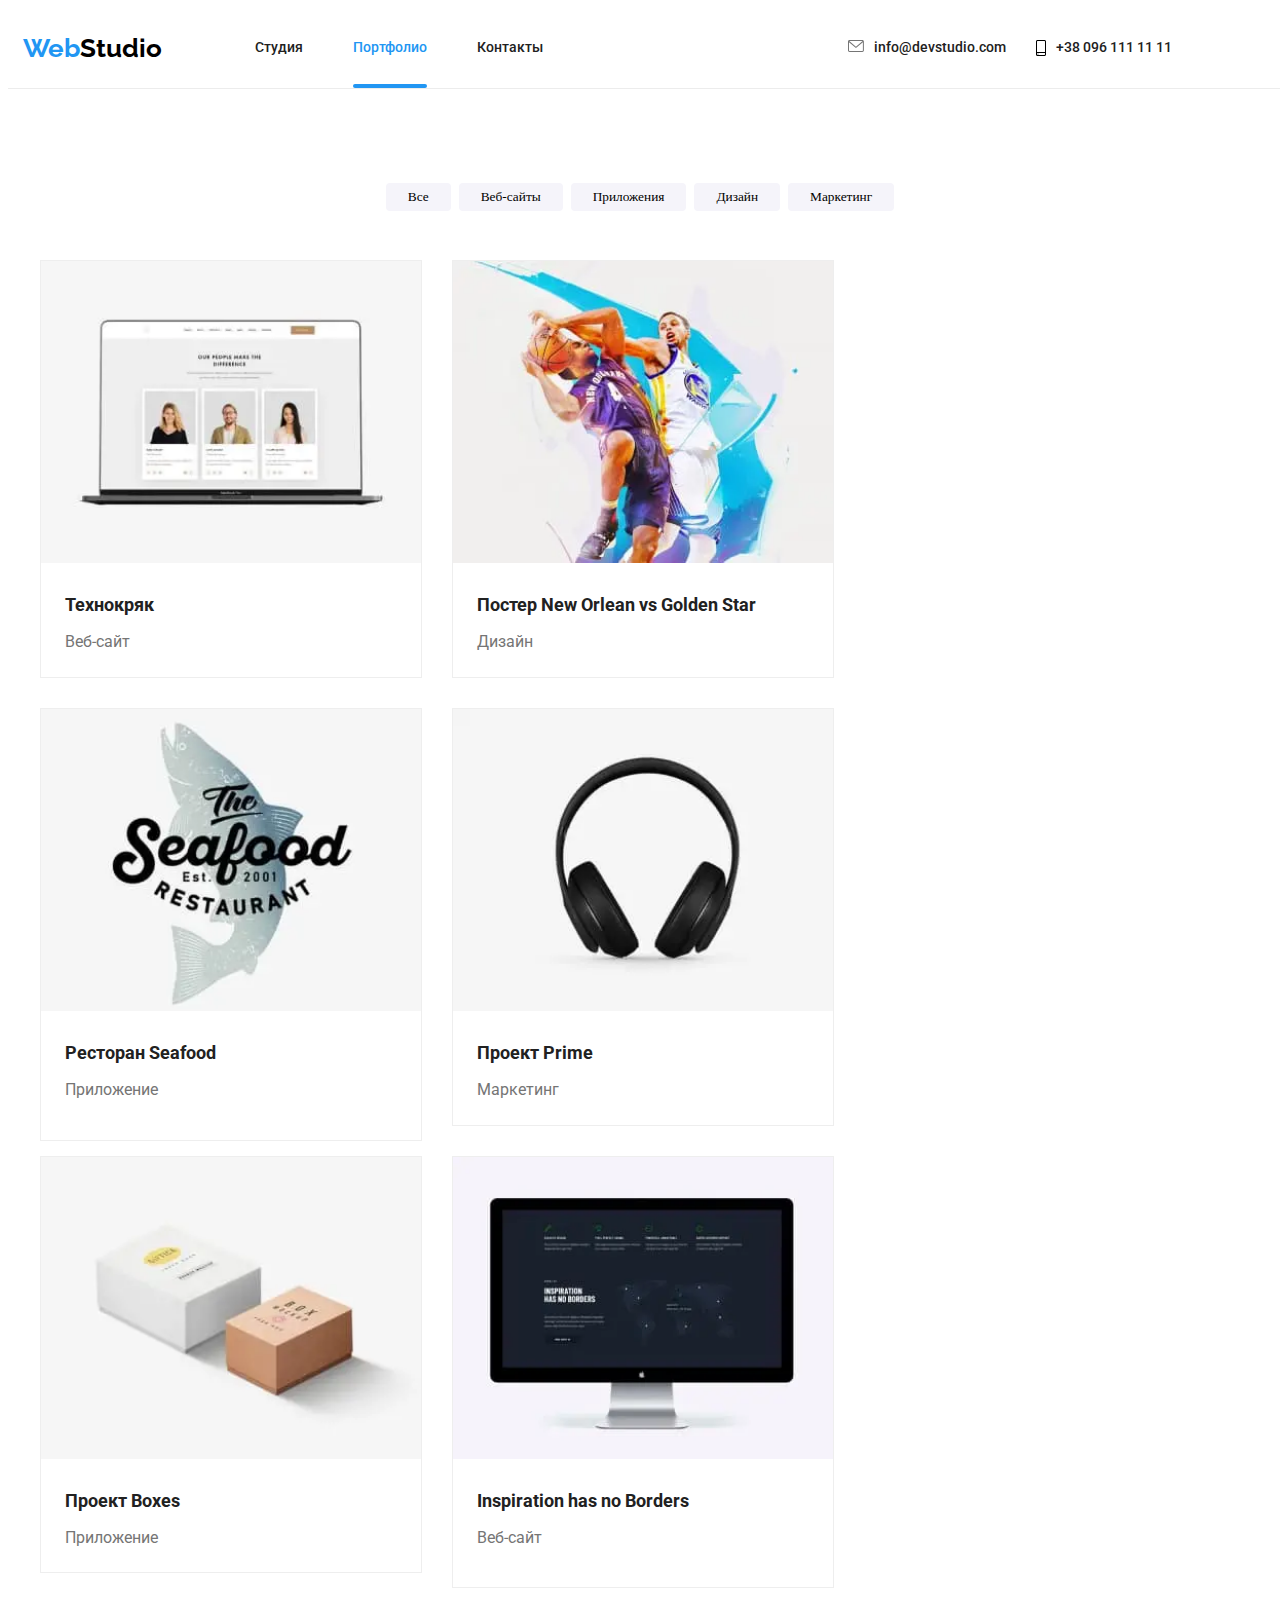
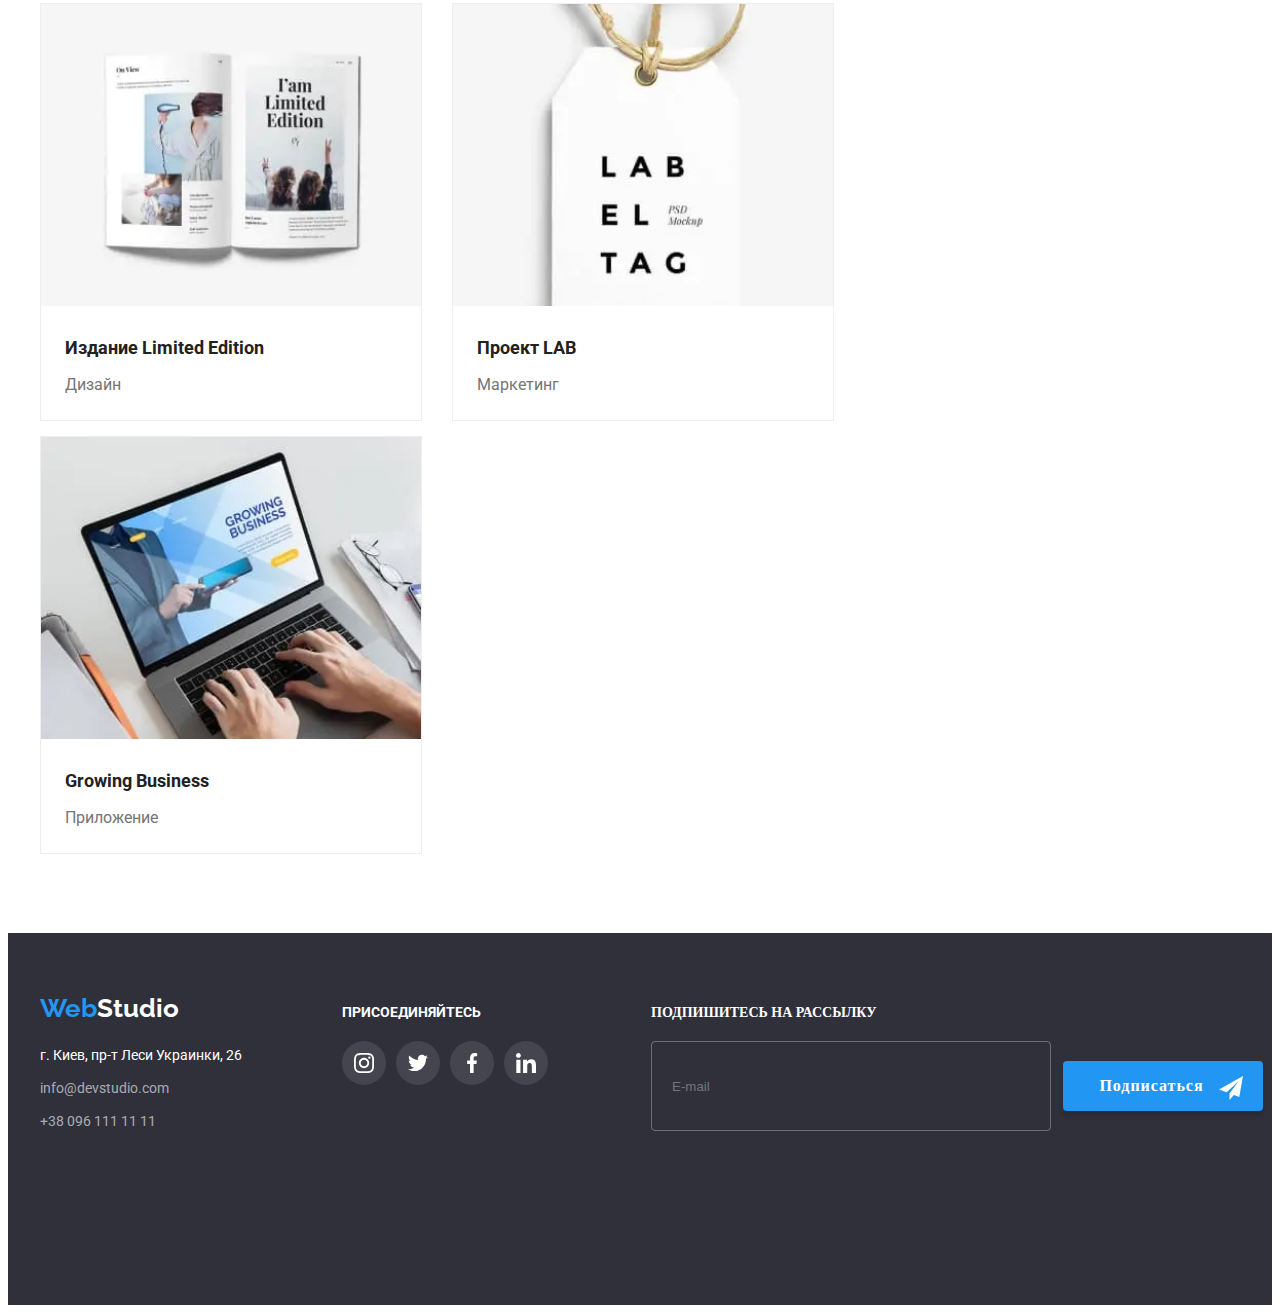
==== commit 81873b53: "Правки_11_10_20_4" ====
--- a/portfolio.html
+++ b/portfolio.html
@@ -16,7 +16,7 @@
             <nav class="nav__main nav__border">
                 <a href="./" class="logo"><span class="logo__header">Web</span><span class="logo__title">Studio</span></a>
     
-                <button type="button" class="menu__button" is-open aria-expanded="true" aria-controls="menu-container"
+                <button type="button" class="menu__button is-open" aria-expanded="true" aria-controls="menu-container"
                     data-menu-button="">
                     <svg width="40px" height="40px" aria-label="Переключатель мобильного меню">
                         <use class="icon__menu" href="./images/symbol-defs_2.svg#icon-menu"></use>
@@ -68,56 +68,56 @@
                         <ul class="cart list">
                             <li class="cart__images"><a href=""><div class="cart__galery">
                                 <picture>
-                                <source srcset="./images/cart_1@1x.webp 1x, ./images/cart_1@2x.webp 2x"><img srcset="./images/cart_1@1x.jpg 1x, ./images/cart_1@2x.jpg 2x" src="./images/cart_1@1x.jpg" alt="Веб-сайт" class="cart__img" /></picture><div class="cart__action"><p>Технокряк это современная площадка распространения коронавируса. Компании используют эту платформу для цифрового шпионажа и атак на защищённые сервера конкурентов.</p></div></div>
+                                <source srcset="./images/cart_1@1x.webp 1x, ./images/cart_1@2x.webp 2x" type="image/webp"><img srcset="./images/cart_1@1x.jpg 1x, ./images/cart_1@2x.jpg 2x" src="./images/cart_1@1x.jpg" alt="Веб-сайт" class="cart__img" /></picture><div class="cart__action"><p>Технокряк это современная площадка распространения коронавируса. Компании используют эту платформу для цифрового шпионажа и атак на защищённые сервера конкурентов.</p></div></div>
                                     <h2 class="cart__title">Технокряк</h2>
                                     <p class="cart__text">Веб-сайт</p>
                                 </a>
                                 </li>
                             <li class="cart__images"><a href=""><div class="cart__galery">
                                 <picture>
-                                    <source srcset="./images/cart_2@1x.webp 1x, ./images/cart_2@2x.webp 2x"><img srcset="./images/cart_2@1x.jpg 1x, ./images/cart_2@2x.jpg 2x" src="./images/cart_2@1x.jpg"  alt="Дизайн" class="cart__img" /></picture><div class="cart__action"><p>Технокряк это современная площадка распространения коронавируса. Компании используют эту платформу для цифрового шпионажа и атак на защищённые сервера конкурентов.</p></div></div>
+                                    <source srcset="./images/cart_2@1x.webp 1x, ./images/cart_2@2x.webp 2x" type="image/webp"><img srcset="./images/cart_2@1x.jpg 1x, ./images/cart_2@2x.jpg 2x" src="./images/cart_2@1x.jpg"  alt="Дизайн" class="cart__img" /></picture><div class="cart__action"><p>Технокряк это современная площадка распространения коронавируса. Компании используют эту платформу для цифрового шпионажа и атак на защищённые сервера конкурентов.</p></div></div>
                                     <h2 class="cart__title">Постер New Orlean vs Golden Star</h2>
                                     <p class="cart__text">Дизайн</p>
                                 </a>
                                 </li>
                             <li class="cart__images"><a href=""><div class="cart__galery"><picture>
-                                <source srcset="./images/cart_3@1x.webp 1x, ./images/cart_3@2x.webp 2x"><img srcset="./images/cart_3@1x.jpg 1x, ./images/cart_3@2x.jpg 2x" src="./images/cart_3@1x.jpg" alt="Приложение" class="cart__img" /></picture><div class="cart__action"><p>Технокряк это современная площадка распространения коронавируса. Компании используют эту платформу для цифрового шпионажа и атак на защищённые сервера конкурентов.</p></div></div>
+                                <source srcset="./images/cart_3@1x.webp 1x, ./images/cart_3@2x.webp 2x" type="image/webp"><img srcset="./images/cart_3@1x.jpg 1x, ./images/cart_3@2x.jpg 2x" src="./images/cart_3@1x.jpg" alt="Приложение" class="cart__img" /></picture><div class="cart__action"><p>Технокряк это современная площадка распространения коронавируса. Компании используют эту платформу для цифрового шпионажа и атак на защищённые сервера конкурентов.</p></div></div>
                                     <h2 class="cart__title">Ресторан Seafood</h2>
                                     <p class="cart__text">Приложение</p>
                                 </a>
                                 </li>
                             <li class="cart__images"><a href=""><div class="cart__galery"><picture>
-                                <source srcset="./images/cart_4@1x.webp 1x, ./images/cart_4@2x.webp 2x"><img srcset="./images/cart_4@1x.jpg 1x, ./images/cart_4@2x.jpg 2x" src="./images/cart_4@1x.jpg" alt="Маркетинг" class="cart__img" /></picture><div class="cart__action"><p>Технокряк это современная площадка распространения коронавируса. Компании используют эту платформу для цифрового шпионажа и атак на защищённые сервера конкурентов.</p></div></div>
+                                <source srcset="./images/cart_4@1x.webp 1x, ./images/cart_4@2x.webp 2x" type="image/webp"><img srcset="./images/cart_4@1x.jpg 1x, ./images/cart_4@2x.jpg 2x" src="./images/cart_4@1x.jpg" alt="Маркетинг" class="cart__img" /></picture><div class="cart__action"><p>Технокряк это современная площадка распространения коронавируса. Компании используют эту платформу для цифрового шпионажа и атак на защищённые сервера конкурентов.</p></div></div>
                                    <h2 class="cart__title">Проект Prime</h2>
                                 <p class="cart__text">Маркетинг</p>
                                 </a>
                             </li>
                             <li class="cart__images"><a href=""><div class="cart__galery"><picture>
-                                <source srcset="./images/cart_5@1x.webp 1x, ./images/cart_5@2x.webp 2x"><img srcset="./images/cart_5@1x.jpg 1x, ./images/cart_5@2x.jpg 2x" src="./images/cart_5@1x.jpg" alt="Приложение" class="cart__img" /></picture><div class="cart__action"><p>Технокряк это современная площадка распространения коронавируса. Компании используют эту платформу для цифрового шпионажа и атак на защищённые сервера конкурентов.</p></div></div>
+                                <source srcset="./images/cart_5@1x.webp 1x, ./images/cart_5@2x.webp 2x" type="image/webp"><img srcset="./images/cart_5@1x.jpg 1x, ./images/cart_5@2x.jpg 2x" src="./images/cart_5@1x.jpg" alt="Приложение" class="cart__img" /></picture><div class="cart__action"><p>Технокряк это современная площадка распространения коронавируса. Компании используют эту платформу для цифрового шпионажа и атак на защищённые сервера конкурентов.</p></div></div>
                                     <h2 class="cart__title">Проект Boxes</h2>
                                 <p class="cart__text">Приложение</p>
                             </a>
                             </li>
                             <li class="cart__images"><a href=""><div class="cart__galery"><picture>
-                                <source srcset="./images/cart_6@1x.webp 1x, ./images/cart_6@2x.webp 2x"><img srcset="./images/cart_6@1x.jpg 1x, ./images/cart_6@2x.jpg 2x" src="./images/cart_6@1x.jpg" alt="Веб-сайт" class="cart__img" /></picture><div class="cart__action"><p>Технокряк это современная площадка распространения коронавируса. Компании используют эту платформу для цифрового шпионажа и атак на защищённые сервера конкурентов.</p></div></div>
+                                <source srcset="./images/cart_6@1x.webp 1x, ./images/cart_6@2x.webp 2x" type="image/webp"><img srcset="./images/cart_6@1x.jpg 1x, ./images/cart_6@2x.jpg 2x" src="./images/cart_6@1x.jpg" alt="Веб-сайт" class="cart__img" /></picture><div class="cart__action"><p>Технокряк это современная площадка распространения коронавируса. Компании используют эту платформу для цифрового шпионажа и атак на защищённые сервера конкурентов.</p></div></div>
                                    <h2 class="cart__title">Inspiration has no Borders</h2>
                                 <p class="cart__text">Веб-сайт</p>
                             </a>
                             </li>
                             <li class="cart__images"><a href=""><div class="cart__galery"><picture>
-                                <source srcset="./images/cart_7@1x.webp 1x, ./images/cart_7@2x.webp 2x"><img srcset="./images/cart_7@1x.jpg 1x, ./images/cart_7@2x.jpg 2x" src="./images/cart_7@1x.jpg" alt="Дизайн" class="cart__img" /></picture><div class="cart__action"><p>Технокряк это современная площадка распространения коронавируса. Компании используют эту платформу для цифрового шпионажа и атак на защищённые сервера конкурентов.</p></div></div>
+                                <source srcset="./images/cart_7@1x.webp 1x, ./images/cart_7@2x.webp 2x" type="image/webp"><img srcset="./images/cart_7@1x.jpg 1x, ./images/cart_7@2x.jpg 2x" src="./images/cart_7@1x.jpg" alt="Дизайн" class="cart__img" /></picture><div class="cart__action"><p>Технокряк это современная площадка распространения коронавируса. Компании используют эту платформу для цифрового шпионажа и атак на защищённые сервера конкурентов.</p></div></div>
                                     <h2 class="cart__title">Издание Limited Edition</h2>
                                 <p class="cart__text">Дизайн</p>
                             </a>
                             </li>
                             <li class="cart__images"><a href=""><div class="cart__galery"><picture>
-                                <source srcset="./images/cart_8@1x.webp 1x, ./images/cart_8@2x.webp 2x"><img srcset="./images/cart_8@1x.jpg 1x, ./images/cart_8@2x.jpg 2x" src="./images/cart_8@1x.jpg" alt="Маркетинг" class="cart__img" /></picture><div class="cart__action"><p>Технокряк это современная площадка распространения коронавируса. Компании используют эту платформу для цифрового шпионажа и атак на защищённые сервера конкурентов.</p></div></div>
+                                <source srcset="./images/cart_8@1x.webp 1x, ./images/cart_8@2x.webp 2x" type="image/webp"><img srcset="./images/cart_8@1x.jpg 1x, ./images/cart_8@2x.jpg 2x" src="./images/cart_8@1x.jpg" alt="Маркетинг" class="cart__img" /></picture><div class="cart__action"><p>Технокряк это современная площадка распространения коронавируса. Компании используют эту платформу для цифрового шпионажа и атак на защищённые сервера конкурентов.</p></div></div>
                                     <h2 class="cart__title">Проект LAB</h2>
                                 <p class="cart__text">Маркетинг</p>
                             </a>
                             </li>
                             <li class="cart__images"><a href=""><div class="cart__galery"><picture>
-                                <source srcset="./images/cart_9@1x.webp 1x, ./images/cart_9@2x.webp 2x"><img srcset="./images/cart_9@1x.jpg 1x, ./images/cart_9@2x.jpg 2x" src="./images/cart_9@1x.jpg" alt="Приложение" class="cart__img" /></picture><div class="cart__action"><p>Технокряк это современная площадка распространения коронавируса. Компании используют эту платформу для цифрового шпионажа и атак на защищённые сервера конкурентов.</p></div></div>
+                                <source srcset="./images/cart_9@1x.webp 1x, ./images/cart_9@2x.webp 2x" type="image/webp"><img srcset="./images/cart_9@1x.jpg 1x, ./images/cart_9@2x.jpg 2x" src="./images/cart_9@1x.jpg" alt="Приложение" class="cart__img" /></picture><div class="cart__action"><p>Технокряк это современная площадка распространения коронавируса. Компании используют эту платформу для цифрового шпионажа и атак на защищённые сервера конкурентов.</p></div></div>
                                     <h2 class="cart__title">Growing Business</h2>
                                 <p class="cart__text">Приложение</p>
                             </a>
--- a/css/portfolio.min.css
+++ b/css/portfolio.min.css
@@ -1,2 +1,2 @@
-.body{background:#fff;font-family:Roboto,sans-serif}a{text-decoration:none}.list{padding:0;margin:0;list-style:none}.container{width:100%;padding-left:15px;padding-right:15px;margin-right:auto;margin-left:auto}@media screen and (min-width: 480px){.container{width:480px}}@media screen and (min-width: 768px){.container{width:768px}}@media screen and (min-width: 1200px){.container{width:1200px}}button{font-family:inherit;border:none}button:focus{outline:none}@media screen and (max-width: 767px){.section{padding-top:60px}}@media screen and (min-width: 768px){.section{padding-top:60px;padding-bottom:60px}}@media screen and (min-width: 1200px){.section{padding-top:94px;padding-bottom:0;-webkit-box-sizing:inherit;box-sizing:inherit}}.section__first{text-align:center}@media screen and (max-width: 1199px){.section__first{display:none}}@media screen and (min-width: 1200px){.section__first{display:-webkit-box;display:-ms-flexbox;display:flex;padding-top:94px;padding-bottom:94px}}.section__second{background-color:#F5F4FA}@media screen and (max-width: 1199px){.section__second{padding-top:60px;padding-bottom:60px}}@media screen and (min-width: 1200px){.section__second{padding-top:94px;padding-bottom:94px}}.section__third{background-color:#ffffff;text-align:center;padding-top:94px}@media screen and (max-width: 1199px){.section__third{padding-top:60px;padding-bottom:60px}}@media screen and (min-width: 1200px){.section__third{padding-top:94px;padding-bottom:94px}}.header{position:relative}@media screen and (max-width: 767px){.logo{padding-top:16px;padding-bottom:16px;margin:0}}@media screen and (min-width: 768px){.logo{margin-right:88px}}@media screen and (min-width: 1200px){.logo{margin-right:93px}}.logo__title{color:#000;font-family:Raleway;font-weight:700;font-size:26px;line-height:1.19}@media screen and (max-width: 767px){.logo__title{font-size:24px;line-height:1.16}}.logo__header{color:#2196F3;font-family:Raleway;font-weight:700;font-size:26px;line-height:1.19}@media screen and (max-width: 767px){.logo__header{font-size:24px;line-height:1.16}}.nav__main{display:-webkit-box;display:-ms-flexbox;display:flex;-webkit-box-align:center;-ms-flex-align:center;align-items:center}@media screen and (max-width: 767px){.menu__button{display:-webkit-inline-box;display:-ms-inline-flexbox;display:inline-flex;margin-left:auto;padding:0;border:none;background-color:transparent;-webkit-transition:250ms cubic-bezier(0.4, 0, 0.2, 1);transition:250ms cubic-bezier(0.4, 0, 0.2, 1)}.menu__button:hover{fill:#2196F3}.menu__button:focus{fill:#2196F3}}@media screen and (min-width: 768px){.menu__button{display:none}}@media screen and (min-width: 1200px){.menu__button{display:none}}@media screen and (max-width: 767px){.menu__button .icon__cross{display:none}}@media screen and (max-width: 767px){.menu__button.is-open .icon__cross{display:block}}@media screen and (max-width: 767px){.menu__button.is-open .icon__menu{display:none}}.nav{font-family:Roboto,sans-serif;font-weight:500;font-size:14px;line-height:1.14;display:-webkit-box;display:-ms-flexbox;display:flex;-webkit-box-align:center;-ms-flex-align:center;align-items:center;position:relative}@media screen and (max-width: 767px){.nav{display:block;margin:0;font-weight:500;font-size:18px;line-height:1.16}}@media screen and (max-width: 479px){.nav__main{width:auto}}@media screen and (min-width: 768px){.nav__main{display:-webkit-box;display:-ms-flexbox;display:flex}}@media screen and (max-width: 767px){.nav__border{border-bottom:1px solid #ececec;width:100%}}.nav__border--portfolio{border-bottom:1px solid #ececec;width:100%}@media screen and (max-width: 767px){.nav__item{display:-webkit-box;display:-ms-flexbox;display:flex;-ms-flex-wrap:wrap;flex-wrap:wrap;-webkit-box-pack:center;-ms-flex-pack:center;justify-content:center;margin:0;width:100%}}@media screen and (min-width: 768px){.nav__item{margin-right:50px}.nav__item:last-child{margin-right:0px}.nav__item:first-child{margin-left:0px}}.nav__title{color:#212121;padding-bottom:32px;padding-top:32px;display:block;-webkit-transition:250ms cubic-bezier(0.4, 0, 0.2, 1);transition:250ms cubic-bezier(0.4, 0, 0.2, 1)}@media screen and (max-width: 767px){.nav__title{display:block;padding:0;margin-bottom:40px;color:#212121}}.nav__title:hover{color:#2196F3}.nav__title:focus{color:#2196F3}.current{color:#2196F3;position:relative}.current::after{content:"";display:block;width:100%;height:4px;border-radius:2px;background-color:#2196F3;position:absolute;left:0;bottom:0}@media screen and (max-width: 767px){.current::after{top:24px}}@media screen and (max-width: 767px){.menu-container.is-open{display:block;text-align:center}}@media screen and (max-width: 767px){.menu-container{background-color:#ffffff;display:none;position:absolute;top:100%;left:0;width:100%;padding-bottom:60px;padding-top:60px;text-align:center}}@media screen and (min-width: 768px){.menu-container{display:-webkit-box;display:-ms-flexbox;display:flex;-webkit-box-pack:justify;-ms-flex-pack:justify;justify-content:space-between;-webkit-box-align:center;-ms-flex-align:center;align-items:center;margin-left:auto;align-items:center}}@media screen and (min-width: 1200px){.menu-container{display:-webkit-box;display:-ms-flexbox;display:flex;-webkit-box-pack:justify;-ms-flex-pack:justify;justify-content:space-between;-webkit-box-align:center;-ms-flex-align:center;align-items:center;margin-left:auto;-webkit-box-align:baseline;-ms-flex-align:baseline;align-items:baseline}}@media screen and (max-width: 767px){.contacts{display:block;text-align:center}}@media screen and (min-width: 768px){.contacts{display:block;margin-left:84px}}@media screen and (min-width: 1200px){.contacts{display:-webkit-box;display:-ms-flexbox;display:flex;margin-left:auto}}.contacts__item{display:-webkit-box;display:-ms-flexbox;display:flex;color:#212121;font-weight:500;font-size:14px;line-height:1.14;-webkit-transition:250ms cubic-bezier(0.4, 0, 0.2, 1);transition:250ms cubic-bezier(0.4, 0, 0.2, 1)}@media screen and (max-width: 767px){.contacts__item{display:block;margin:0;margin-bottom:16px;font-weight:500;font-size:18px;line-height:1.16;color:#757575}}@media screen and (min-width: 768px){.contacts__item{margin-top:10px}}@media screen and (min-width: 1200px){.contacts__item{margin:0}}.contacts__item:hover{color:#2196F3}.contacts__item:focus{color:#2196F3}.contacts__item:hover .contacts__envelope{fill:#2196F3}.contacts__item:last-child(2n){margin-bottom:0}.contacts__envelope{width:16px;height:12px;margin-right:10px;-webkit-box-align:center;-ms-flex-align:center;align-items:center;fill:#757575;-webkit-transition:250ms cubic-bezier(0.4, 0, 0.2, 1);transition:250ms cubic-bezier(0.4, 0, 0.2, 1)}.contacts__smartphone{width:10px;height:16px;margin-right:10px;margin-left:30px;vertical-align:middle;fill:var(--title-text-color);-webkit-transition:250ms cubic-bezier(0.4, 0, 0.2, 1);transition:250ms cubic-bezier(0.4, 0, 0.2, 1)}@media screen and (max-width: 767px){.contacts__smartphone{margin-left:0}}@media screen and (min-width: 768px){.contacts__smartphone{margin-left:0}}@media screen and (min-width: 1200px){.contacts__smartphone{margin-left:30px}}.contacts__item:hover .contacts__smartphone{fill:#2196F3}@media screen and (max-width: 767px){.contacts__item:not(:last-child){margin-bottom:16px}}@media screen and (max-width: 767px){.contacts__ul{display:inline-block;margin-right:auto;margin-left:auto}}@media screen and (min-width: 1200px){.contacts__block{margin-left:305px}}.heading{padding-top:94px}.heading__content{display:none}@media screen and (max-width: 767px){.heading__filtres{-ms-flex-wrap:wrap;flex-wrap:wrap;margin-bottom:-15px;-webkit-box-pack:left;-ms-flex-pack:left;justify-content:left}}@media screen and (min-width: 768px){.heading__filtres{display:-webkit-box;display:-ms-flexbox;display:flex;-webkit-box-pack:center;-ms-flex-pack:center;justify-content:center;border:0cm}}.heading__button{margin-right:8px;margin-bottom:15px}.heading__item{padding:6px 22px;background:#F5F4FA;border-radius:4px;border:0cm;cursor:pointer;-webkit-transition:250ms cubic-bezier(0.4, 0, 0.2, 1);transition:250ms cubic-bezier(0.4, 0, 0.2, 1)}.heading__button:last-child{margin-right:0px}.heading__item:hover,.heading__item:focus{background-color:#2196F3;color:#fff;-webkit-filter:drop-shadow(0px 4px 4px rgba(0,0,0,0.25));filter:drop-shadow(0px 4px 4px rgba(0,0,0,0.25))}.cart{font-family:Roboto,sans-serif;display:-webkit-box;display:-ms-flexbox;display:flex;-ms-flex-wrap:wrap;flex-wrap:wrap;padding-top:34px;padding-bottom:94px}@media screen and (max-width: 767px){.cart{padding-top:40px;padding-bottom:60px}}@media screen and (min-width: 768px){.cart{margin:-15px;-ms-flex-wrap:wrap;flex-wrap:wrap}}.cart__images{margin-top:0px;margin-bottom:30px;margin-right:30px;border:1px solid #EEEEEE}@media screen and (max-width: 767px){.cart__images{width:450px;margin-right:0}}@media screen and (min-width: 768px){.cart__images{margin:15px;width:calc((100% - 2 * 30px) / 2);height:404px}}@media screen and (min-width: 1200px){.cart__images{margin:15px;width:calc((100% - 3 * 30px) / 3);height:404px}}.cart__img{width:100%}.cart__galery{position:relative;margin-left:auto;margin-right:auto;overflow:hidden}.cart__action{opacity:0;font-style:normal;font-weight:normal;color:#fff;font-size:18px;line-height:1.5em;letter-spacing:0.03em;position:absolute;display:block;width:100%;height:100%;background-color:rgba(33,150,243,0.9);left:0;top:0;padding:63px 24px;-webkit-transform:translateY(101%);transform:translateY(101%);-webkit-transition:250ms cubic-bezier(0.4, 0, 0.2, 1);transition:250ms cubic-bezier(0.4, 0, 0.2, 1)}.cart__images:hover{-webkit-box-shadow:0px 4px 4px rgba(0,0,0,0.25);box-shadow:0px 4px 4px rgba(0,0,0,0.25)}.cart__images:hover .cart__action{opacity:1;-webkit-transform:translateY(0);transform:translateY(0)}@media screen and (min-width: 1200px){.cart__images:nth-child(3n){margin-bottom:0}}@media screen and (min-width: 1200px){.cart__images:nth-last-of-type(-n+3){margin-bottom:0}}.cart__title{color:#212121;font-weight:700;font-size:18px;line-height:2;margin-bottom:0px;margin-top:0px;padding-top:20px;padding-bottom:4px;padding-left:24px}.cart__text{color:#757575;font-weight:400;font-size:16px;line-height:1.87;margin:0px;padding-bottom:20px;padding-left:24px}.footer{background:#2F303A}@media screen and (max-width: 767px){.footer{height:603px;padding-top:60px;padding-bottom:60px}}@media screen and (min-width: 768px){.footer{height:463px;padding-top:0}}@media screen and (min-width: 1200px){.footer{height:252px;padding-bottom:60px;padding-top:60px}}@media screen and (max-width: 767px){.footer__flex{display:block;text-align:center;-webkit-box-align:baseline;-ms-flex-align:baseline;align-items:baseline}}@media screen and (min-width: 1200px){.footer__flex{display:-webkit-box;display:-ms-flexbox;display:flex;-webkit-box-align:baseline;-ms-flex-align:baseline;align-items:baseline}}@media screen and (min-width: 768px){.wrapper{display:-webkit-box;display:-ms-flexbox;display:flex;-webkit-box-align:baseline;-ms-flex-align:baseline;align-items:baseline;-ms-flex-pack:distribute;justify-content:space-around;margin-bottom:60px}}@media screen and (min-width: 1200px){.wrapper{display:-webkit-box;display:-ms-flexbox;display:flex;-webkit-box-align:baseline;-ms-flex-align:baseline;align-items:baseline;-webkit-box-pack:left;-ms-flex-pack:left;justify-content:left;margin:0}}@media screen and (max-width: 767px){.address{margin-right:0px}}@media screen and (min-width: 768px){.address{width:232px;margin-right:165px;margin-top:60px}}@media screen and (min-width: 1200px){.address{display:block;margin:0;margin-right:70px}}.address__footer{display:block;font-family:roboto, sans-serif;font-style:normal;font-weight:400;font-size:14px;line-height:1.7;color:#FFFFFF}@media screen and (max-width: 767px){.address__footer{text-align:center;margin:0;width:auto}}@media screen and (min-width: 768px){.address__footer{text-align:center;margin:0;width:232px}}@media screen and (min-width: 1200px){.address__footer{text-align:left;margin:0;width:232px}}.address__item{display:block;margin-top:9px}.address__contacts{font-family:Roboto, sans-serif;font-weight:400;font-size:14px;line-height:1.7;color:rgba(255,255,255,0.6)}@media screen and (max-width: 767px){.character{margin-bottom:20px;display:block;text-align:center;width:auto}}@media screen and (min-width: 768px){.character{margin-bottom:20px;display:block;text-align:center;width:232px}}@media screen and (min-width: 1200px){.character{margin-bottom:20px;display:inline-block;text-align:left;width:232px}}.character__header{color:#2196F3;font-family:Raleway;font-weight:700;font-size:26px;line-height:1.2}.character__footer{color:#fff;font-family:Raleway, sans-serif;font-weight:700;font-size:26px;line-height:1.2}.invitation{margin-right:93px}@media screen and (max-width: 767px){.invitation{margin:0;margin-top:60px}}@media screen and (min-width: 768px){.invitation{margin-right:89px;margin-top:65px}}@media screen and (min-width: 1200px){.invitation{margin:0;margin-right:93px}}.invitation__item{font-family:Roboto;font-weight:700;font-size:14px;line-height:1.14;color:#fff;margin:0px}@media screen and (max-width: 477px){.invitation__item{display:block;text-align:center;width:auto}}@media screen and (max-width: 1199px){.invitation__item{display:block;text-align:center}}@media screen and (min-width: 1200px){.invitation__item{display:-webkit-box;display:-ms-flexbox;display:flex;text-align:left}}.favicon{display:-webkit-box;display:-ms-flexbox;display:flex;-webkit-box-align:center;-ms-flex-align:center;align-items:center;margin-top:20px}@media screen and (max-width: 767px){.favicon{margin-top:20px;display:-webkit-box;display:-ms-flexbox;display:flex;-webkit-box-pack:center;-ms-flex-pack:center;justify-content:center}}.favicon__item{margin-right:10px}.favicon__link{display:-webkit-box;display:-ms-flexbox;display:flex;-webkit-box-pack:center;-ms-flex-pack:center;justify-content:center;-webkit-box-align:center;-ms-flex-align:center;align-items:center;content:"";width:44px;height:44px;background:rgba(255,255,255,0.1);fill:#fff;border-radius:50%;background-position:center;background-size:contain;-webkit-transition:250ms cubic-bezier(0.4, 0, 0.2, 1);transition:250ms cubic-bezier(0.4, 0, 0.2, 1)}.favicon__footer{width:20px;height:20px}.favicon:last-child{margin-right:0px}.favicon__link:hover{background-color:#2196F3}.mailing{display:-webkit-box;display:-ms-flexbox;display:flex;-webkit-box-orient:vertical;-webkit-box-direction:normal;-ms-flex-direction:column;flex-direction:column;font-weight:700;font-size:14px;line-height:1.14;color:#fff;margin:0px;margin-bottom:20px}@media screen and (max-width: 1199px){.mailing{display:block;-webkit-box-pack:center;-ms-flex-pack:center;justify-content:center;margin-top:60px}}@media screen and (min-width: 1200px){.mailing{display:-webkit-box;display:-ms-flexbox;display:flex;-webkit-box-orient:vertical;-webkit-box-direction:normal;-ms-flex-direction:column;flex-direction:column;margin:0px;margin-bottom:20px}}.mailing__text{margin:0}@media screen and (max-width: 1199px){.mailing__text{text-align:center}}@media screen and (min-width: 1200px){.mailing__text{text-align:left}}@media screen and (max-width: 1199px){.mailing__flex{display:block;text-align:center}}@media screen and (min-width: 1200px){.mailing__flex{display:-webkit-box;display:-ms-flexbox;display:flex;-webkit-box-orient:horizontal;-webkit-box-direction:normal;-ms-flex-direction:row;flex-direction:row;-webkit-box-pack:center;-ms-flex-pack:center;justify-content:center;-webkit-box-align:baseline;-ms-flex-align:baseline;align-items:baseline}}.mailing__footer{margin-bottom:4px;font-style:normal;font-weight:normal;font-size:12px;line-height:14px;letter-spacing:0.01em;color:#757575}@media screen and (max-width: 1199px){.mailing__footer{display:block;-webkit-box-pack:center;-ms-flex-pack:center;justify-content:center}}@media screen and (min-width: 1200px){.mailing__footer{display:-webkit-box;display:-ms-flexbox;display:flex}}.mailing__subscribe{border:1px solid rgba(255,255,255,0.3);border-radius:4px;background-color:transparent;color:#fff;width:auto;height:50px;padding-left:10px}@media screen and (min-width: 480px) and (max-width: 1199px){.mailing__subscribe{width:450px;-webkit-box-pack:center;-ms-flex-pack:center;justify-content:center}}@media screen and (min-width: 1200px){.mailing__subscribe{height:48px;width:358px;padding:20px}}@media screen and (max-width: 1199px){.mailing__button{margin-left:0px}}@media screen and (min-width: 1200px){.mailing__button{margin-left:12px}}.mailing__pressbutton{width:auto;height:auto;-webkit-box-align:center;-ms-flex-align:center;align-items:center;text-align:center;font-style:normal;font-weight:bold;font-size:16px;line-height:1.9;letter-spacing:0.06em;-webkit-box-pack:center;-ms-flex-pack:center;justify-content:center;background-color:#2196F3;-webkit-box-shadow:0px 4px 4px rgba(0,0,0,0.15);box-shadow:0px 4px 4px rgba(0,0,0,0.15);border-radius:4px;border:none;color:#fff;cursor:pointer;padding-right:29px;position:relative}@media screen and (max-width: 1199px){.mailing__pressbutton{width:200px;height:50px;display:-webkit-inline-box;display:-ms-inline-flexbox;display:inline-flex;margin-top:20px}}@media screen and (min-width: 1200px){.mailing__pressbutton{width:200px;height:50px;display:-webkit-inline-box;display:-ms-inline-flexbox;display:inline-flex;margin:0}}.mailing__telegram{position:absolute;display:inline-block;fill:#ffffff;top:30%;right:10%;width:24px;height:24px;margin-left:10px}
+.body{background:#fff;font-family:Roboto,sans-serif}a{text-decoration:none}.list{padding:0;margin:0;list-style:none}.container{width:100%;padding-left:15px;padding-right:15px;margin-right:auto;margin-left:auto}@media screen and (min-width: 480px){.container{width:480px}}@media screen and (min-width: 768px){.container{width:768px}}@media screen and (min-width: 1200px){.container{width:1200px}}button{font-family:inherit;border:none}button:focus{outline:none}@media screen and (max-width: 767px){.section{padding-top:60px}}@media screen and (min-width: 768px){.section{padding-top:60px;padding-bottom:60px}}@media screen and (min-width: 1200px){.section{padding-top:94px;padding-bottom:0;-webkit-box-sizing:inherit;box-sizing:inherit}}.section__first{text-align:center}@media screen and (max-width: 1199px){.section__first{display:none}}@media screen and (min-width: 1200px){.section__first{display:-webkit-box;display:-ms-flexbox;display:flex;padding-top:94px;padding-bottom:94px}}.section__second{background-color:#F5F4FA}@media screen and (max-width: 1199px){.section__second{padding-top:60px;padding-bottom:60px}}@media screen and (min-width: 1200px){.section__second{padding-top:94px;padding-bottom:94px}}.section__third{background-color:#ffffff;text-align:center;padding-top:94px}@media screen and (max-width: 1199px){.section__third{padding-top:60px;padding-bottom:60px}}@media screen and (min-width: 1200px){.section__third{padding-top:94px;padding-bottom:94px}}.header{position:relative}@media screen and (max-width: 767px){.logo{padding-top:16px;padding-bottom:16px;margin:0}}@media screen and (min-width: 768px){.logo{margin-right:88px}}@media screen and (min-width: 1200px){.logo{margin-right:93px}}.logo__title{color:#000;font-family:Raleway;font-weight:700;font-size:26px;line-height:1.19}@media screen and (max-width: 767px){.logo__title{font-size:24px;line-height:1.16}}.logo__header{color:#2196F3;font-family:Raleway;font-weight:700;font-size:26px;line-height:1.19}@media screen and (max-width: 767px){.logo__header{font-size:24px;line-height:1.16}}.nav__main{display:-webkit-box;display:-ms-flexbox;display:flex;-webkit-box-align:center;-ms-flex-align:center;align-items:center}@media screen and (max-width: 767px){.menu__button{display:-webkit-inline-box;display:-ms-inline-flexbox;display:inline-flex;margin-left:auto;padding:0;border:none;background-color:transparent;-webkit-transition:250ms cubic-bezier(0.4, 0, 0.2, 1);transition:250ms cubic-bezier(0.4, 0, 0.2, 1)}.menu__button:hover{fill:#2196F3}.menu__button:focus{fill:#2196F3}}@media screen and (min-width: 768px){.menu__button{display:none}}@media screen and (min-width: 1200px){.menu__button{display:none}}@media screen and (max-width: 767px){.menu__button .icon__cross{display:none}}@media screen and (max-width: 767px){.menu__button.is-open .icon__cross{display:block}}@media screen and (max-width: 767px){.menu__button.is-open .icon__menu{display:none}}.nav{font-family:Roboto,sans-serif;font-weight:500;font-size:14px;line-height:1.14;display:-webkit-box;display:-ms-flexbox;display:flex;-webkit-box-align:center;-ms-flex-align:center;align-items:center;position:relative}@media screen and (max-width: 767px){.nav{display:block;margin:0;font-weight:500;font-size:18px;line-height:1.16}}@media screen and (max-width: 479px){.nav__main{width:auto}}@media screen and (min-width: 768px){.nav__main{display:-webkit-box;display:-ms-flexbox;display:flex}}@media screen and (max-width: 767px){.nav__border{border-bottom:1px solid #ececec;width:100%}}.nav__border--portfolio{border-bottom:1px solid #ececec;width:100%}@media screen and (max-width: 767px){.nav__item{display:-webkit-box;display:-ms-flexbox;display:flex;-ms-flex-wrap:wrap;flex-wrap:wrap;-webkit-box-pack:center;-ms-flex-pack:center;justify-content:center;margin:0;width:100%}}@media screen and (min-width: 768px){.nav__item{margin-right:50px}.nav__item:last-child{margin-right:0px}.nav__item:first-child{margin-left:0px}}.nav__title{color:#212121;padding-bottom:32px;padding-top:32px;display:block;-webkit-transition:250ms cubic-bezier(0.4, 0, 0.2, 1);transition:250ms cubic-bezier(0.4, 0, 0.2, 1)}@media screen and (max-width: 767px){.nav__title{display:block;padding:0;margin-bottom:40px;color:#212121}}.nav__title:hover{color:#2196F3}.nav__title:focus{color:#2196F3}.current{color:#2196F3;position:relative}.current::after{content:"";display:block;width:100%;height:4px;border-radius:2px;background-color:#2196F3;position:absolute;left:0;bottom:0}@media screen and (max-width: 767px){.current::after{top:24px}}@media screen and (max-width: 767px){.menu-container.is-open{display:block;text-align:center}}@media screen and (max-width: 767px){.menu-container{background-color:#ffffff;display:none;position:absolute;top:100%;left:0;width:100%;padding-bottom:60px;padding-top:60px;text-align:center}}@media screen and (min-width: 768px){.menu-container{display:-webkit-box;display:-ms-flexbox;display:flex;-webkit-box-pack:justify;-ms-flex-pack:justify;justify-content:space-between;-webkit-box-align:center;-ms-flex-align:center;align-items:center;margin-left:auto;align-items:center}}@media screen and (min-width: 1200px){.menu-container{display:-webkit-box;display:-ms-flexbox;display:flex;-webkit-box-pack:justify;-ms-flex-pack:justify;justify-content:space-between;-webkit-box-align:center;-ms-flex-align:center;align-items:center;margin-left:auto;-webkit-box-align:baseline;-ms-flex-align:baseline;align-items:baseline}}@media screen and (max-width: 767px){.contacts{display:block;text-align:center}}@media screen and (min-width: 768px){.contacts{display:block;margin-left:84px}}@media screen and (min-width: 1200px){.contacts{display:-webkit-box;display:-ms-flexbox;display:flex;margin-left:auto}}.contacts__item{display:-webkit-box;display:-ms-flexbox;display:flex;color:#212121;font-weight:500;font-size:14px;line-height:1.14;-webkit-transition:250ms cubic-bezier(0.4, 0, 0.2, 1);transition:250ms cubic-bezier(0.4, 0, 0.2, 1)}@media screen and (max-width: 767px){.contacts__item{display:block;margin:0;margin-bottom:16px;font-weight:500;font-size:18px;line-height:1.16;color:#757575}}@media screen and (min-width: 768px){.contacts__item{margin-top:10px}}@media screen and (min-width: 1200px){.contacts__item{margin:0}}.contacts__item:hover{color:#2196F3}.contacts__item:focus{color:#2196F3}.contacts__item:hover .contacts__envelope{fill:#2196F3}.contacts__item:last-child(2n){margin-bottom:0}.contacts__envelope{width:16px;height:12px;margin-right:10px;-webkit-box-align:center;-ms-flex-align:center;align-items:center;fill:#757575;-webkit-transition:250ms cubic-bezier(0.4, 0, 0.2, 1);transition:250ms cubic-bezier(0.4, 0, 0.2, 1)}.contacts__smartphone{width:10px;height:16px;margin-right:10px;margin-left:30px;vertical-align:middle;fill:var(--title-text-color);-webkit-transition:250ms cubic-bezier(0.4, 0, 0.2, 1);transition:250ms cubic-bezier(0.4, 0, 0.2, 1)}@media screen and (max-width: 767px){.contacts__smartphone{margin-left:0}}@media screen and (min-width: 768px){.contacts__smartphone{margin-left:0}}@media screen and (min-width: 1200px){.contacts__smartphone{margin-left:30px}}.contacts__item:hover .contacts__smartphone{fill:#2196F3}@media screen and (max-width: 767px){.contacts__item:not(:last-child){margin-bottom:16px}}@media screen and (max-width: 767px){.contacts__ul{display:inline-block;margin-right:auto;margin-left:auto}}@media screen and (min-width: 1200px){.contacts__block{margin-left:305px}}.heading{padding-top:94px}.heading__content{display:none}@media screen and (max-width: 767px){.heading__filtres{-ms-flex-wrap:wrap;flex-wrap:wrap;margin-bottom:-15px;-webkit-box-pack:left;-ms-flex-pack:left;justify-content:left}}@media screen and (min-width: 768px){.heading__filtres{display:-webkit-box;display:-ms-flexbox;display:flex;-webkit-box-pack:center;-ms-flex-pack:center;justify-content:center;border:0cm}}.heading__button{margin-right:8px;margin-bottom:15px}.heading__item{padding:6px 22px;background:#F5F4FA;border-radius:4px;border:0cm;cursor:pointer;-webkit-transition:250ms cubic-bezier(0.4, 0, 0.2, 1);transition:250ms cubic-bezier(0.4, 0, 0.2, 1)}.heading__button:last-child{margin-right:0px}.heading__item:hover,.heading__item:focus{background-color:#2196F3;color:#fff;-webkit-filter:drop-shadow(0px 4px 4px rgba(0,0,0,0.25));filter:drop-shadow(0px 4px 4px rgba(0,0,0,0.25))}.cart{font-family:Roboto,sans-serif;display:-webkit-box;display:-ms-flexbox;display:flex;-ms-flex-wrap:wrap;flex-wrap:wrap;padding-top:34px;padding-bottom:94px}@media screen and (max-width: 767px){.cart{padding-top:40px;padding-bottom:60px}}@media screen and (min-width: 768px){.cart{margin:-15px;-ms-flex-wrap:wrap;flex-wrap:wrap}}.cart__images{margin-top:0px;margin-bottom:30px;margin-right:30px;border:1px solid #EEEEEE}@media screen and (max-width: 767px){.cart__images{width:450px;margin-right:0}}@media screen and (min-width: 768px){.cart__images{margin:15px;width:calc((100% - 2 * 30px) / 2)}}@media screen and (min-width: 1200px){.cart__images{margin:15px;width:calc((100% - 3 * 30px) / 3)}}.cart__img{width:100%}.cart__galery{position:relative;margin-left:auto;margin-right:auto;overflow:hidden}.cart__action{opacity:0;font-style:normal;font-weight:normal;color:#fff;font-size:18px;line-height:1.5em;letter-spacing:0.03em;position:absolute;display:block;width:100%;height:100%;background-color:rgba(33,150,243,0.9);left:0;top:0;padding:63px 24px;-webkit-transform:translateY(101%);transform:translateY(101%);-webkit-transition:250ms cubic-bezier(0.4, 0, 0.2, 1);transition:250ms cubic-bezier(0.4, 0, 0.2, 1)}.cart__images:hover{-webkit-box-shadow:0px 4px 4px rgba(0,0,0,0.25);box-shadow:0px 4px 4px rgba(0,0,0,0.25)}.cart__images:hover .cart__action{opacity:1;-webkit-transform:translateY(0);transform:translateY(0)}@media screen and (min-width: 1200px){.cart__images:nth-child(3n){margin-bottom:0}}@media screen and (min-width: 1200px){.cart__images:nth-last-of-type(-n+3){margin-bottom:0}}.cart__title{color:#212121;font-weight:700;font-size:18px;line-height:2;margin-bottom:0px;margin-top:0px;padding-top:20px;padding-bottom:4px;padding-left:24px}.cart__text{color:#757575;font-weight:400;font-size:16px;line-height:1.87;margin:0px;padding-bottom:20px;padding-left:24px}.footer{background:#2F303A}@media screen and (max-width: 767px){.footer{height:603px;padding-top:60px;padding-bottom:60px}}@media screen and (min-width: 768px){.footer{height:463px;padding-top:0}}@media screen and (min-width: 1200px){.footer{height:252px;padding-bottom:60px;padding-top:60px}}@media screen and (max-width: 767px){.footer__flex{display:block;text-align:center;-webkit-box-align:baseline;-ms-flex-align:baseline;align-items:baseline}}@media screen and (min-width: 1200px){.footer__flex{display:-webkit-box;display:-ms-flexbox;display:flex;-webkit-box-align:baseline;-ms-flex-align:baseline;align-items:baseline}}@media screen and (min-width: 768px){.wrapper{display:-webkit-box;display:-ms-flexbox;display:flex;-webkit-box-align:baseline;-ms-flex-align:baseline;align-items:baseline;-ms-flex-pack:distribute;justify-content:space-around;margin-bottom:60px}}@media screen and (min-width: 1200px){.wrapper{display:-webkit-box;display:-ms-flexbox;display:flex;-webkit-box-align:baseline;-ms-flex-align:baseline;align-items:baseline;-webkit-box-pack:left;-ms-flex-pack:left;justify-content:left;margin:0}}@media screen and (max-width: 767px){.address{margin-right:0px}}@media screen and (min-width: 768px){.address{width:232px;margin-right:165px;margin-top:60px}}@media screen and (min-width: 1200px){.address{display:block;margin:0;margin-right:70px}}.address__footer{display:block;font-family:roboto, sans-serif;font-style:normal;font-weight:400;font-size:14px;line-height:1.7;color:#FFFFFF}@media screen and (max-width: 767px){.address__footer{text-align:center;margin:0;width:auto}}@media screen and (min-width: 768px){.address__footer{text-align:center;margin:0;width:232px}}@media screen and (min-width: 1200px){.address__footer{text-align:left;margin:0;width:232px}}.address__item{display:block;margin-top:9px}.address__contacts{font-family:Roboto, sans-serif;font-weight:400;font-size:14px;line-height:1.7;color:rgba(255,255,255,0.6)}@media screen and (max-width: 767px){.character{margin-bottom:20px;display:block;text-align:center;width:auto}}@media screen and (min-width: 768px){.character{margin-bottom:20px;display:block;text-align:center;width:232px}}@media screen and (min-width: 1200px){.character{margin-bottom:20px;display:inline-block;text-align:left;width:232px}}.character__header{color:#2196F3;font-family:Raleway;font-weight:700;font-size:26px;line-height:1.2}.character__footer{color:#fff;font-family:Raleway, sans-serif;font-weight:700;font-size:26px;line-height:1.2}.invitation{margin-right:93px}@media screen and (max-width: 767px){.invitation{margin:0;margin-top:60px}}@media screen and (min-width: 768px){.invitation{margin-right:89px;margin-top:65px}}@media screen and (min-width: 1200px){.invitation{margin:0;margin-right:93px}}.invitation__item{font-family:Roboto;font-weight:700;font-size:14px;line-height:1.14;color:#fff;margin:0px}@media screen and (max-width: 477px){.invitation__item{display:block;text-align:center;width:auto}}@media screen and (max-width: 1199px){.invitation__item{display:block;text-align:center}}@media screen and (min-width: 1200px){.invitation__item{display:-webkit-box;display:-ms-flexbox;display:flex;text-align:left}}.favicon{display:-webkit-box;display:-ms-flexbox;display:flex;-webkit-box-align:center;-ms-flex-align:center;align-items:center;margin-top:20px}@media screen and (max-width: 767px){.favicon{margin-top:20px;display:-webkit-box;display:-ms-flexbox;display:flex;-webkit-box-pack:center;-ms-flex-pack:center;justify-content:center}}.favicon__item{margin-right:10px}.favicon__link{display:-webkit-box;display:-ms-flexbox;display:flex;-webkit-box-pack:center;-ms-flex-pack:center;justify-content:center;-webkit-box-align:center;-ms-flex-align:center;align-items:center;content:"";width:44px;height:44px;background:rgba(255,255,255,0.1);fill:#fff;border-radius:50%;background-position:center;background-size:contain;-webkit-transition:250ms cubic-bezier(0.4, 0, 0.2, 1);transition:250ms cubic-bezier(0.4, 0, 0.2, 1)}.favicon__footer{width:20px;height:20px}.favicon:last-child{margin-right:0px}.favicon__link:hover{background-color:#2196F3}.mailing{display:-webkit-box;display:-ms-flexbox;display:flex;-webkit-box-orient:vertical;-webkit-box-direction:normal;-ms-flex-direction:column;flex-direction:column;font-weight:700;font-size:14px;line-height:1.14;color:#fff;margin:0px;margin-bottom:20px}@media screen and (max-width: 1199px){.mailing{display:block;-webkit-box-pack:center;-ms-flex-pack:center;justify-content:center;margin-top:60px}}@media screen and (min-width: 1200px){.mailing{display:-webkit-box;display:-ms-flexbox;display:flex;-webkit-box-orient:vertical;-webkit-box-direction:normal;-ms-flex-direction:column;flex-direction:column;margin:0px;margin-bottom:20px}}.mailing__text{margin:0}@media screen and (max-width: 1199px){.mailing__text{text-align:center}}@media screen and (min-width: 1200px){.mailing__text{text-align:left}}@media screen and (max-width: 1199px){.mailing__flex{display:block;text-align:center}}@media screen and (min-width: 1200px){.mailing__flex{display:-webkit-box;display:-ms-flexbox;display:flex;-webkit-box-orient:horizontal;-webkit-box-direction:normal;-ms-flex-direction:row;flex-direction:row;-webkit-box-pack:center;-ms-flex-pack:center;justify-content:center;-webkit-box-align:baseline;-ms-flex-align:baseline;align-items:baseline}}.mailing__footer{margin-bottom:4px;font-style:normal;font-weight:normal;font-size:12px;line-height:14px;letter-spacing:0.01em;color:#757575}@media screen and (max-width: 1199px){.mailing__footer{display:block;-webkit-box-pack:center;-ms-flex-pack:center;justify-content:center}}@media screen and (min-width: 1200px){.mailing__footer{display:-webkit-box;display:-ms-flexbox;display:flex}}.mailing__subscribe{border:1px solid rgba(255,255,255,0.3);border-radius:4px;background-color:transparent;color:#fff;width:auto;height:50px;padding-left:10px}@media screen and (min-width: 480px) and (max-width: 1199px){.mailing__subscribe{width:450px;-webkit-box-pack:center;-ms-flex-pack:center;justify-content:center}}@media screen and (min-width: 1200px){.mailing__subscribe{height:48px;width:358px;padding:20px}}@media screen and (max-width: 1199px){.mailing__button{margin-left:0px}}@media screen and (min-width: 1200px){.mailing__button{margin-left:12px}}.mailing__pressbutton{width:auto;height:auto;-webkit-box-align:center;-ms-flex-align:center;align-items:center;text-align:center;font-style:normal;font-weight:bold;font-size:16px;line-height:1.9;letter-spacing:0.06em;-webkit-box-pack:center;-ms-flex-pack:center;justify-content:center;background-color:#2196F3;-webkit-box-shadow:0px 4px 4px rgba(0,0,0,0.15);box-shadow:0px 4px 4px rgba(0,0,0,0.15);border-radius:4px;border:none;color:#fff;cursor:pointer;padding-right:29px;position:relative}@media screen and (max-width: 1199px){.mailing__pressbutton{width:200px;height:50px;display:-webkit-inline-box;display:-ms-inline-flexbox;display:inline-flex;margin-top:20px}}@media screen and (min-width: 1200px){.mailing__pressbutton{width:200px;height:50px;display:-webkit-inline-box;display:-ms-inline-flexbox;display:inline-flex;margin:0}}.mailing__telegram{position:absolute;display:inline-block;fill:#ffffff;top:30%;right:10%;width:24px;height:24px;margin-left:10px}
 /*# sourceMappingURL=portfolio.min.css.map */